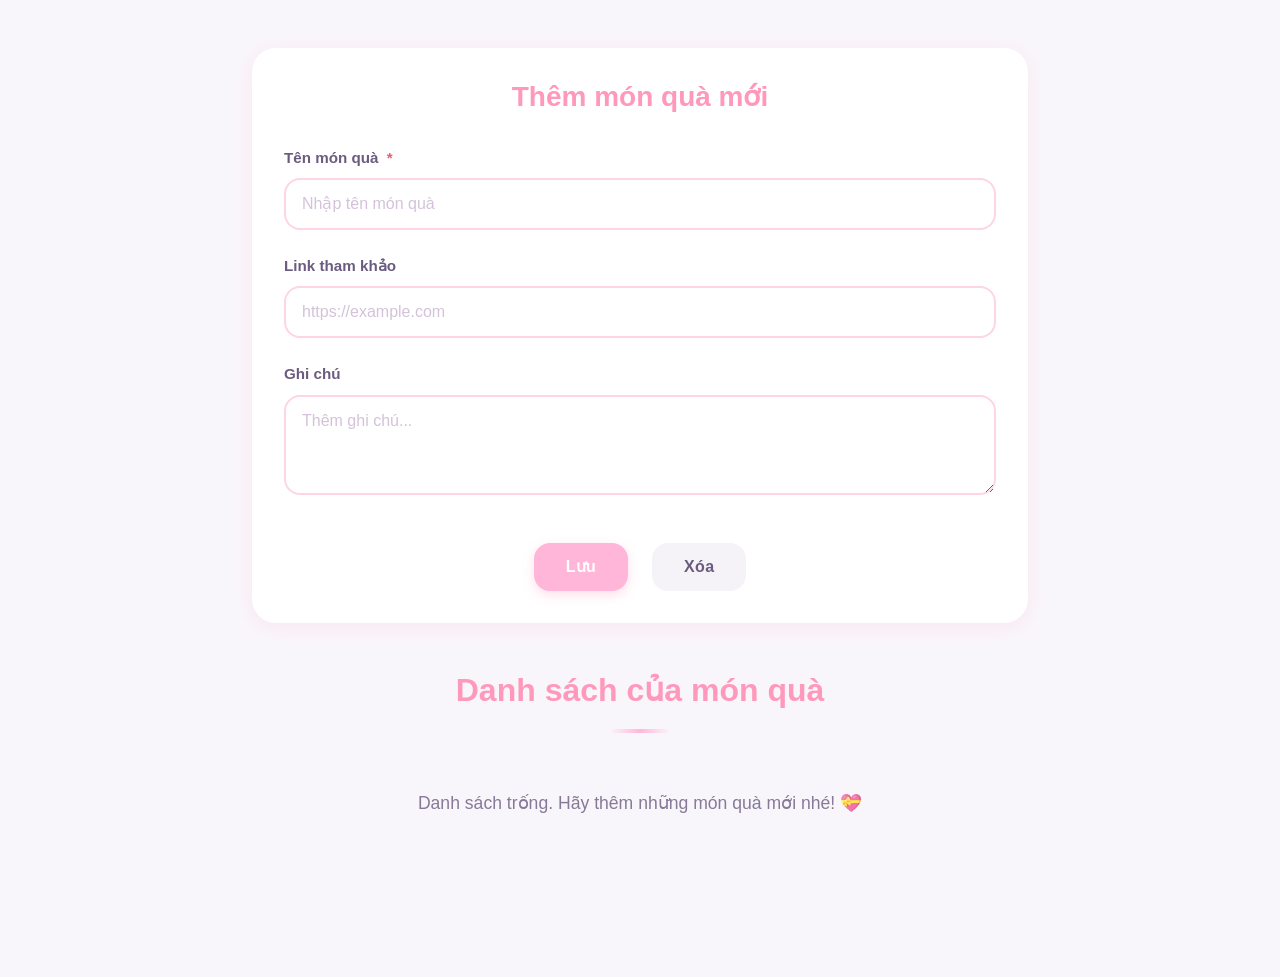
==== index.html @ 87ff5741 "first commit" ====
<!DOCTYPE html>
<html lang="vi">
<head>
  <meta charset="UTF-8">
  <meta name="viewport" content="width=device-width, initial-scale=1.0">
  <title>Wish List</title>

  <link rel="icon" type="image/png" href="images/logo.png">

  <!-- Bootstrap 5 CSS -->
  <link href="https://cdn.jsdelivr.net/npm/bootstrap@5.3.0/dist/css/bootstrap.min.css" rel="stylesheet">

  <!-- Custom CSS -->
  <link rel="stylesheet" href="css/style.css">
</head>
<body>
  <!-- Main Content -->
  <main class="main-content">
    <div class="container">
      <!-- Add Gift Form Section -->
      <section class="form-section">
        <div class="row">
          <div class="col-lg-8 mx-auto">
            <div class="form-card">
              <h2 class="form-title">Thêm món quà mới</h2>
              <form id="giftForm" class="gift-form">
                <div class="form-group">
                  <label for="ten" class="form-label">Tên món quà <span class="required">*</span></label>
                  <input type="text" class="form-control" id="ten" name="ten" placeholder="Nhập tên món quà" required>
                </div>

                <div class="form-group">
                  <label for="link" class="form-label">Link tham khảo</label>
                  <input type="url" class="form-control" id="link" name="link" placeholder="https://example.com">
                </div>

                <div class="form-group">
                  <label for="ghichu" class="form-label">Ghi chú</label>
                  <textarea class="form-control" id="ghichu" name="ghichu" placeholder="Thêm ghi chú..." rows="3"></textarea>
                </div>

                <div class="form-actions">
                  <button type="submit" class="btn btn-primary">Lưu</button>
                  <button type="reset" class="btn btn-secondary">Xóa</button>
                </div>
              </form>
            </div>
          </div>
        </div>
      </section>

      <!-- Gifts Grid Section -->
      <section class="gifts-section">
        <div class="row">
          <div class="col-12">
            <h2 class="section-title">Danh sách của món quà</h2>
          </div>
        </div>

        <!-- Loading State -->
        <div id="loadingState" class="loading-container">
          <div class="spinner"></div>
          <p>Đang tải danh sách...</p>
        </div>

        <!-- Gifts Grid -->
        <div id="giftsGrid" class="row g-4">
          <!-- Gift cards will be inserted here by JavaScript -->
        </div>

        <!-- Empty State -->
        <div id="emptyState" class="empty-state" style="display: none;">
          <div class="row">
            <div class="col-12 text-center">
              <p class="empty-message">Danh sách trống. Hãy thêm những món quà mới nhé! 💝</p>
            </div>
          </div>
        </div>
      </section>
    </div>
  </main>

  <!-- Bootstrap JS -->
  <script src="https://cdn.jsdelivr.net/npm/bootstrap@5.3.0/dist/js/bootstrap.bundle.min.js"></script>
  
  <!-- Custom JavaScript -->
  <script src="js/script.js"></script>
</body>
</html>
---- css/style.css ----
/* ==========================================
   PASTEL PINK WISHLIST - MAIN STYLES
   ========================================== */

/* Color Palette / CSS Variables */
:root {
  /* Primary Pastel Pink Palette */
  --primary-pink: #FFB6D9;
  --primary-pink-light: #FFC0CB;
  --primary-pink-lighter: #FFD4E5;
  --primary-pink-darkish: #FF99BB;
  
  /* Secondary Colors */
  --white: #FFFFFF;
  --off-white: #F9F6FB;
  --light-gray: #F5F3F7;
  --gray-text: #6B5B7F;
  --soft-shadow: rgba(255, 150, 187, 0.15);
  
  /* Typography */
  --font-family: -apple-system, BlinkMacSystemFont, "Segoe UI", Roboto, "Helvetica Neue", Arial, sans-serif;
  --heading-font-weight: 600;
  --body-font-weight: 400;
  
  /* Spacing */
  --spacing-xs: 0.5rem;
  --spacing-sm: 1rem;
  --spacing-md: 1.5rem;
  --spacing-lg: 2rem;
  --spacing-xl: 3rem;
  
  /* Border Radius */
  --border-radius-sm: 0.75rem;
  --border-radius-md: 1rem;
  --border-radius-lg: 1.5rem;
  
  /* Transitions */
  --transition-speed: 0.3s;
  --transition-smooth: cubic-bezier(0.4, 0, 0.2, 1);
}

/* ==========================================
   GLOBAL STYLES
   ========================================== */

* {
  margin: 0;
  padding: 0;
  box-sizing: border-box;
}

html {
  scroll-behavior: smooth;
}

body {
  font-family: var(--font-family);
  font-weight: var(--body-font-weight);
  color: var(--gray-text);
  background-color: var(--off-white);
  line-height: 1.6;
}

/* ==========================================
   UTILITY CLASSES
   ========================================== */

.min-vh-section {
  min-height: 50vh;
  display: flex;
  align-items: center;
  justify-content: center;
}

.required {
  color: #E85D75;
  margin-left: 0.25rem;
}

/* ==========================================
   HERO / HEADER SECTION
   ========================================== */

.hero-section {
  background: linear-gradient(135deg, var(--primary-pink-light) 0%, var(--primary-pink-lighter) 100%);
  padding: var(--spacing-xl) 0;
  text-align: center;
  position: relative;
  overflow: hidden;
}

.hero-section::before {
  content: "";
  position: absolute;
  top: -50%;
  right: -10%;
  width: 300px;
  height: 300px;
  background: rgba(255, 255, 255, 0.3);
  border-radius: 50%;
  pointer-events: none;
}

.hero-section::after {
  content: "";
  position: absolute;
  bottom: -30%;
  left: 5%;
  width: 250px;
  height: 250px;
  background: rgba(255, 255, 255, 0.2);
  border-radius: 50%;
  pointer-events: none;
}

.hero-title {
  font-size: 3rem;
  font-weight: 700;
  color: #FFFFFF;
  margin-bottom: var(--spacing-md);
  text-shadow: 0 2px 8px rgba(139, 69, 112, 0.1);
  animation: fadeInDown 0.8s ease;
  position: relative;
  z-index: 1;
}

.hero-subtitle {
  font-size: 1.25rem;
  color: rgba(255, 255, 255, 0.9);
  font-weight: 400;
  animation: fadeInUp 0.8s ease 0.2s both;
  position: relative;
  z-index: 1;
}

/* ==========================================
   MAIN CONTENT SECTION
   ========================================== */

.main-content {
  padding: var(--spacing-xl) 0;
  flex: 1;
}

.container {
  max-width: 1200px;
  margin: 0 auto;
}

/* ==========================================
   FORM SECTION
   ========================================== */

.form-section {
  margin-bottom: var(--spacing-xl);
  animation: fadeIn 0.6s ease 0.3s both;
}

.form-card {
  background: var(--white);
  border-radius: var(--border-radius-lg);
  padding: var(--spacing-lg);
  box-shadow: 0 4px 20px var(--soft-shadow);
  transition: all var(--transition-speed) var(--transition-smooth);
}

.form-card:hover {
  box-shadow: 0 8px 30px rgba(255, 150, 187, 0.25);
  transform: translateY(-4px);
}

.form-title {
  font-size: 1.75rem;
  font-weight: var(--heading-font-weight);
  color: var(--primary-pink-darkish);
  margin-bottom: var(--spacing-lg);
  text-align: center;
}

.gift-form {
  display: flex;
  flex-direction: column;
  gap: var(--spacing-md);
}

.form-group {
  display: flex;
  flex-direction: column;
}

.form-label {
  font-weight: 600;
  color: var(--gray-text);
  margin-bottom: var(--spacing-xs);
  font-size: 0.95rem;
}

.form-control {
  padding: 0.75rem 1rem;
  border: 2px solid var(--primary-pink-lighter);
  border-radius: var(--border-radius-md);
  font-family: var(--font-family);
  font-size: 1rem;
  color: var(--gray-text);
  background-color: var(--white);
  transition: all var(--transition-speed) var(--transition-smooth);
}

.form-control:focus {
  outline: none;
  border-color: var(--primary-pink);
  box-shadow: 0 0 0 4px rgba(255, 150, 187, 0.15);
  background-color: var(--white);
}

.form-control::placeholder {
  color: #C9B3D1;
  opacity: 0.8;
}

.form-actions {
  display: flex;
  gap: var(--spacing-md);
  justify-content: center;
  margin-top: var(--spacing-md);
}

.btn {
  padding: 0.75rem 2rem;
  border: none;
  border-radius: var(--border-radius-md);
  font-weight: 600;
  font-size: 1rem;
  cursor: pointer;
  transition: all var(--transition-speed) var(--transition-smooth);
  text-transform: none;
  letter-spacing: 0.3px;
}

.btn-primary {
  background-color: var(--primary-pink);
  color: var(--white);
  box-shadow: 0 4px 12px rgba(255, 150, 187, 0.3);
}

.btn-primary:hover {
  background-color: var(--primary-pink-darkish);
  box-shadow: 0 6px 16px rgba(255, 150, 187, 0.4);
  transform: translateY(-2px);
}

.btn-primary:active {
  transform: translateY(0);
  box-shadow: 0 2px 8px rgba(255, 150, 187, 0.3);
}

.btn-secondary {
  background-color: var(--light-gray);
  color: var(--gray-text);
}

.btn-secondary:hover {
  background-color: var(--primary-pink-lighter);
  color: var(--primary-pink-darkish);
  transform: translateY(-2px);
}

/* ==========================================
   GIFTS SECTION
   ========================================== */

.gifts-section {
  margin-bottom: var(--spacing-xl);
  animation: fadeIn 0.6s ease 0.5s both;
}

.section-title {
  font-size: 2rem;
  font-weight: var(--heading-font-weight);
  color: var(--primary-pink-darkish);
  margin-bottom: var(--spacing-lg);
  text-align: center;
  position: relative;
  padding-bottom: var(--spacing-md);
}

.section-title::after {
  content: "";
  position: absolute;
  bottom: 0;
  left: 50%;
  transform: translateX(-50%);
  width: 60px;
  height: 4px;
  background: linear-gradient(90deg, transparent, var(--primary-pink), transparent);
  border-radius: 2px;
}

/* ==========================================
   LOADING STATE
   ========================================== */

.loading-container {
  display: flex;
  flex-direction: column;
  align-items: center;
  justify-content: center;
  padding: var(--spacing-xl);
  gap: var(--spacing-md);
}

.spinner {
  width: 50px;
  height: 50px;
  border: 4px solid var(--primary-pink-lighter);
  border-top-color: var(--primary-pink);
  border-radius: 50%;
  animation: spin 1s linear infinite;
}

@keyframes spin {
  to {
    transform: rotate(360deg);
  }
}

.loading-container p {
  color: var(--gray-text);
  font-style: italic;
}

/* ==========================================
   EMPTY STATE
   ========================================== */

.empty-state {
  padding: var(--spacing-xl) var(--spacing-md);
  text-align: center;
  animation: fadeIn 0.5s ease;
}

.empty-message {
  font-size: 1.1rem;
  color: var(--gray-text);
  opacity: 0.8;
}

/* ==========================================
   GIFT CARDS
   ========================================== */

.gift-card {
  background: var(--white);
  border-radius: var(--border-radius-lg);
  padding: var(--spacing-lg);
  box-shadow: 0 4px 16px var(--soft-shadow);
  transition: all var(--transition-speed) var(--transition-smooth);
  display: flex;
  flex-direction: column;
  gap: var(--spacing-md);
  position: relative;
  overflow: hidden;
  animation: fadeInUp 0.5s ease;
}

.gift-card::before {
  content: "";
  position: absolute;
  top: 0;
  left: 0;
  right: 0;
  height: 4px;
  background: linear-gradient(90deg, var(--primary-pink), var(--primary-pink-lighter));
  opacity: 0;
  transition: opacity var(--transition-speed);
}

.gift-card:hover {
  transform: translateY(-8px);
  box-shadow: 0 12px 28px rgba(255, 150, 187, 0.25);
}

.gift-card:hover::before {
  opacity: 1;
}

.gift-name {
  font-size: 1.3rem;
  font-weight: 700;
  color: var(--primary-pink-darkish);
  word-break: break-word;
  margin: 0;
}

.gift-description {
  font-size: 0.95rem;
  color: var(--gray-text);
  line-height: 1.6;
  margin: 0;
}

.gift-link {
  display: flex;
  align-items: center;
  gap: var(--spacing-sm);
  margin-top: var(--spacing-sm);
}

.gift-link a {
  color: var(--primary-pink);
  text-decoration: none;
  font-weight: 500;
  word-break: break-all;
  transition: all var(--transition-speed);
  padding: 0.25rem 0.5rem;
  border-radius: 0.4rem;
}

.gift-link a:hover {
  color: var(--primary-pink-darkish);
  background-color: var(--primary-pink-lighter);
}

.gift-link-label {
  font-size: 0.85rem;
  color: #B89FC9;
  font-weight: 500;
}

.gift-actions {
  display: flex;
  gap: var(--spacing-sm);
  margin-top: var(--spacing-md);
  padding-top: var(--spacing-md);
  border-top: 1px solid var(--primary-pink-lighter);
}

.btn-sm {
  padding: 0.5rem 1rem;
  font-size: 0.9rem;
  border-radius: var(--border-radius-sm);
  flex: 1;
  text-align: center;
}

.btn-delete {
  background-color: #FFE5ED;
  color: #E85D75;
}

.btn-delete:hover {
  background-color: #FFD4E5;
  color: #D63E5C;
}

/* ==========================================
   FOOTER
   ========================================== */

.footer {
  background: linear-gradient(135deg, var(--primary-pink-lighter) 0%, var(--primary-pink-light) 100%);
  padding: var(--spacing-lg) 0;
  margin-top: auto;
  text-align: center;
}

.footer-text {
  color: var(--white);
  font-weight: 500;
  font-size: 1rem;
  margin: 0;
  text-shadow: 0 2px 4px rgba(139, 69, 112, 0.15);
}

/* ==========================================
   ANIMATIONS
   ========================================== */

@keyframes fadeIn {
  from {
    opacity: 0;
  }
  to {
    opacity: 1;
  }
}

@keyframes fadeInUp {
  from {
    opacity: 0;
    transform: translateY(20px);
  }
  to {
    opacity: 1;
    transform: translateY(0);
  }
}

@keyframes fadeInDown {
  from {
    opacity: 0;
    transform: translateY(-20px);
  }
  to {
    opacity: 1;
    transform: translateY(0);
  }
}

/* ==========================================
   RESPONSIVE DESIGN
   ========================================== */

/* Tablets (768px and up) */
@media (max-width: 768px) {
  .hero-title {
    font-size: 2rem;
  }

  .hero-subtitle {
    font-size: 1rem;
  }

  .section-title {
    font-size: 1.5rem;
  }

  .form-title {
    font-size: 1.4rem;
  }

  .form-card {
    padding: var(--spacing-md);
  }

  .gift-card {
    padding: var(--spacing-md);
  }

  .form-actions {
    flex-direction: column;
  }

  .btn {
    width: 100%;
  }
}

/* Mobile (576px and down) */
@media (max-width: 576px) {
  :root {
    --spacing-lg: 1.5rem;
    --spacing-xl: 2rem;
  }

  .hero-title {
    font-size: 1.75rem;
  }

  .hero-subtitle {
    font-size: 0.9rem;
  }

  .main-content {
    padding: var(--spacing-lg) 0;
  }

  .form-section,
  .gifts-section {
    margin-bottom: var(--spacing-lg);
  }

  .section-title {
    font-size: 1.3rem;
    margin-bottom: var(--spacing-md);
  }

  .form-title {
    font-size: 1.25rem;
  }

  .gift-card {
    padding: var(--spacing-md);
  }

  .gift-name {
    font-size: 1.1rem;
  }

  .gift-link a {
    font-size: 0.85rem;
    word-break: break-word;
  }

  .hero-section {
    padding: var(--spacing-lg) 0;
  }

  .min-vh-section {
    min-height: 40vh;
  }
}

/* ==========================================
   SCROLLBAR STYLING
   ========================================== */

::-webkit-scrollbar {
  width: 10px;
}

::-webkit-scrollbar-track {
  background: var(--light-gray);
}

::-webkit-scrollbar-thumb {
  background: var(--primary-pink-light);
  border-radius: 5px;
}

::-webkit-scrollbar-thumb:hover {
  background: var(--primary-pink);
}
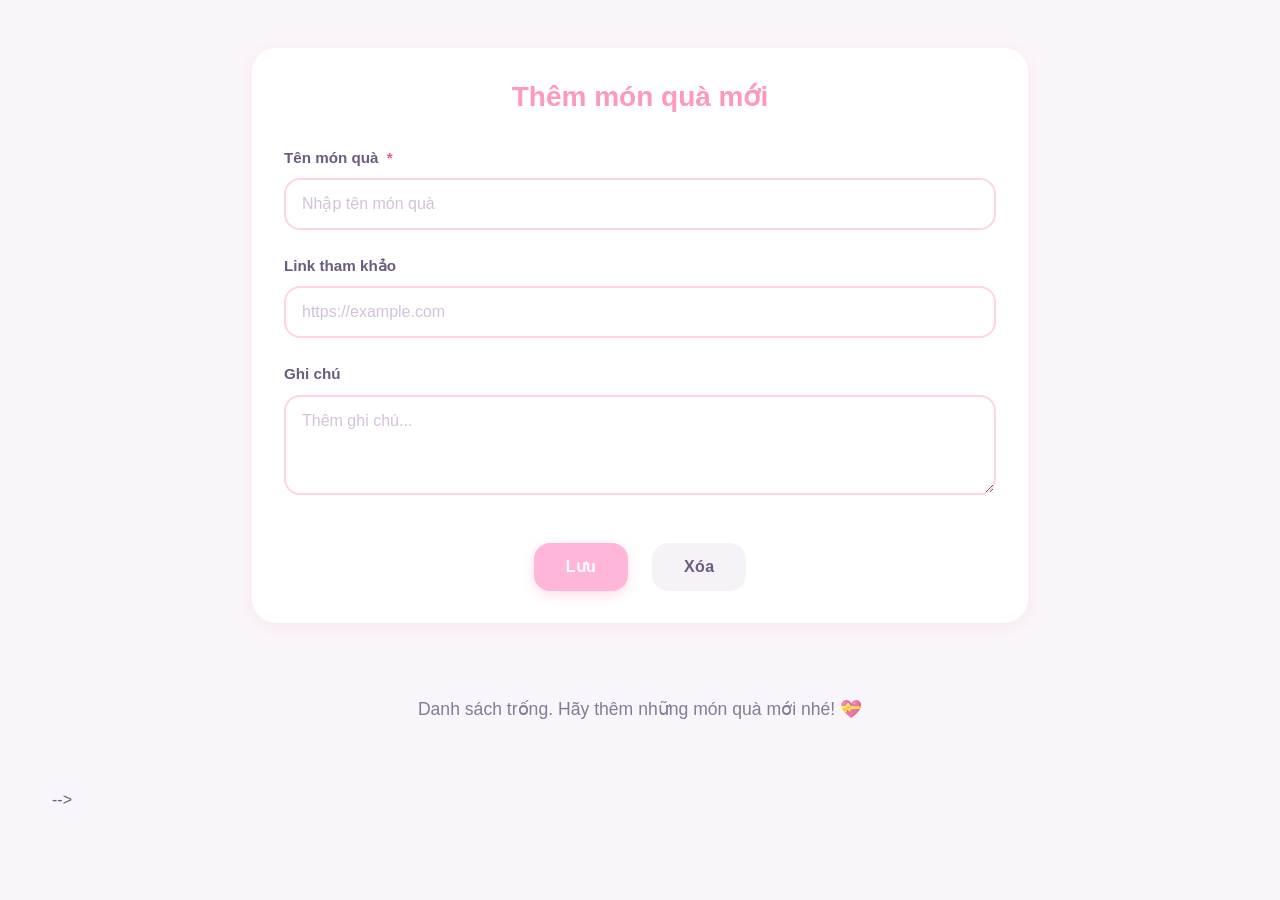
==== commit a9a7a1fc: "fix small issue" ====
--- a/index.html
+++ b/index.html
@@ -49,7 +49,7 @@
         </div>
       </section>
 
-      <!-- Gifts Grid Section -->
+      <!-- Gifts Grid Section
       <section class="gifts-section">
         <div class="row">
           <div class="col-12">
@@ -76,7 +76,7 @@
             </div>
           </div>
         </div>
-      </section>
+      </section> -->
     </div>
   </main>
 
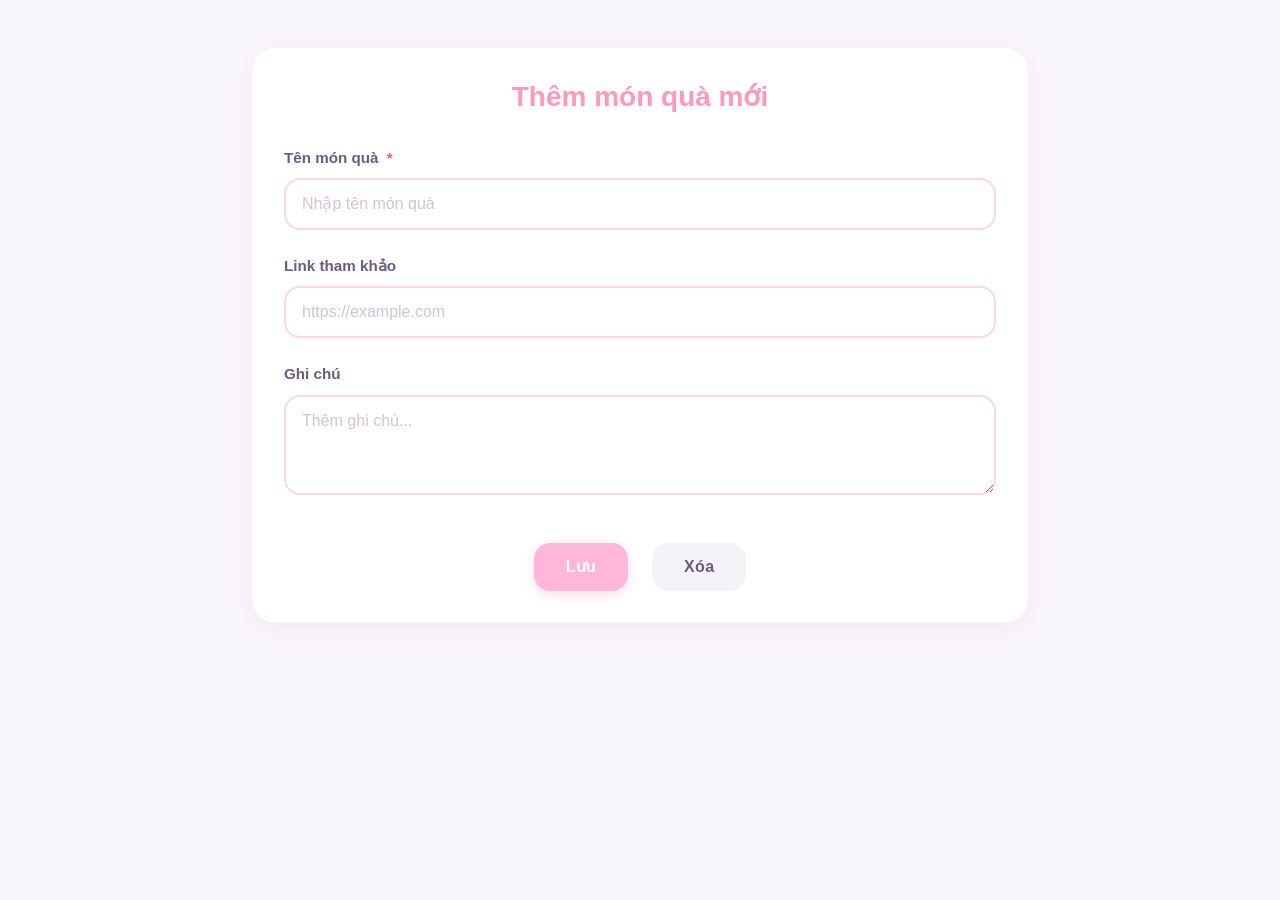
==== commit edf65137: "fix small issue" ====
--- a/index.html
+++ b/index.html
@@ -57,18 +57,15 @@
           </div>
         </div>
 
-        <!-- Loading State -->
         <div id="loadingState" class="loading-container">
           <div class="spinner"></div>
           <p>Đang tải danh sách...</p>
         </div>
 
-        <!-- Gifts Grid -->
         <div id="giftsGrid" class="row g-4">
-          <!-- Gift cards will be inserted here by JavaScript -->
+
         </div>
 
-        <!-- Empty State -->
         <div id="emptyState" class="empty-state" style="display: none;">
           <div class="row">
             <div class="col-12 text-center">
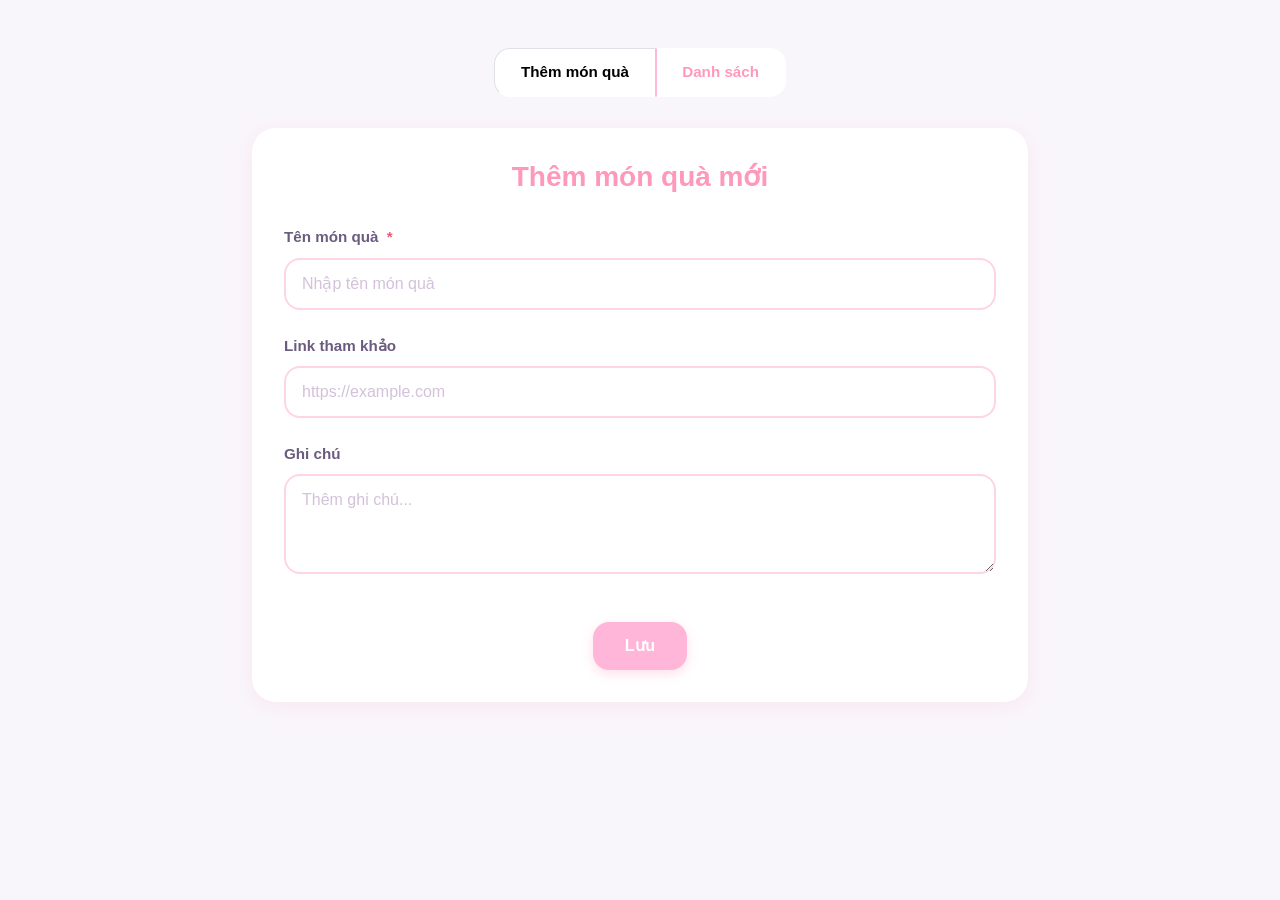
==== commit 15c0b5bb: "add table show gifts" ====
--- a/index.html
+++ b/index.html
@@ -17,65 +17,132 @@
   <!-- Main Content -->
   <main class="main-content">
     <div class="container">
-      <!-- Add Gift Form Section -->
-      <section class="form-section">
-        <div class="row">
-          <div class="col-lg-8 mx-auto">
-            <div class="form-card">
-              <h2 class="form-title">Thêm món quà mới</h2>
-              <form id="giftForm" class="gift-form">
-                <div class="form-group">
-                  <label for="ten" class="form-label">Tên món quà <span class="required">*</span></label>
-                  <input type="text" class="form-control" id="ten" name="ten" placeholder="Nhập tên món quà" required>
+      <!-- Navigation Tabs -->
+      <ul class="nav nav-tabs tabs-wrapper" id="giftTabs" role="tablist">
+        <li class="nav-item" role="presentation">
+          <button class="nav-link active" id="form-tab" data-bs-toggle="tab" data-bs-target="#form-content" type="button" role="tab" aria-controls="form-content" aria-selected="true">Thêm món quà</button>
+        </li>
+        <li class="nav-item" role="presentation">
+          <button class="nav-link" id="table-tab" data-bs-toggle="tab" data-bs-target="#table-content" type="button" role="tab" aria-controls="table-content" aria-selected="false">Danh sách</button>
+        </li>
+      </ul>
+
+      <!-- Tab Content -->
+      <div class="tab-content" id="giftTabContent">
+        <!-- Tab 1: Form -->
+        <div class="tab-pane fade show active" id="form-content" role="tabpanel" aria-labelledby="form-tab">
+          <section class="form-section">
+            <div class="row">
+              <div class="col-lg-8 mx-auto">
+                <div class="form-card">
+                  <h2 class="form-title">Thêm món quà mới</h2>
+                  <form id="giftForm" class="gift-form">
+                    <div class="form-group">
+                      <label for="ten" class="form-label">Tên món quà <span class="required">*</span></label>
+                      <input type="text" class="form-control" id="ten" name="ten" placeholder="Nhập tên món quà" required>
+                    </div>
+
+                    <div class="form-group">
+                      <label for="link" class="form-label">Link tham khảo</label>
+                      <input type="url" class="form-control" id="link" name="link" placeholder="https://example.com">
+                    </div>
+
+                    <div class="form-group">
+                      <label for="ghichu" class="form-label">Ghi chú</label>
+                      <textarea class="form-control" id="ghichu" name="ghichu" placeholder="Thêm ghi chú..." rows="3"></textarea>
+                    </div>
+
+                    <div class="form-actions">
+                      <button type="submit" class="btn btn-primary">Lưu</button>
+                    </div>
+                  </form>
+
+                  <!-- Inline status banner (toast-style) -->
+                  <div id="formBanner" class="form-banner">
+                    <span class="form-banner-icon" id="formBannerIcon"></span>
+                    <span class="form-banner-message" id="formBannerMessage"></span>
+                    <button class="form-banner-close" id="formBannerClose" type="button">×</button>
+                  </div>
                 </div>
-
-                <div class="form-group">
-                  <label for="link" class="form-label">Link tham khảo</label>
-                  <input type="url" class="form-control" id="link" name="link" placeholder="https://example.com">
-                </div>
-
-                <div class="form-group">
-                  <label for="ghichu" class="form-label">Ghi chú</label>
-                  <textarea class="form-control" id="ghichu" name="ghichu" placeholder="Thêm ghi chú..." rows="3"></textarea>
-                </div>
-
-                <div class="form-actions">
-                  <button type="submit" class="btn btn-primary">Lưu</button>
-                  <button type="reset" class="btn btn-secondary">Xóa</button>
-                </div>
-              </form>
+              </div>
             </div>
-          </div>
-        </div>
-      </section>
-
-      <!-- Gifts Grid Section
-      <section class="gifts-section">
-        <div class="row">
-          <div class="col-12">
-            <h2 class="section-title">Danh sách của món quà</h2>
-          </div>
+          </section>
         </div>
 
-        <div id="loadingState" class="loading-container">
-          <div class="spinner"></div>
-          <p>Đang tải danh sách...</p>
+        <!-- Tab 2: Data Table -->
+        <div class="tab-pane fade" id="table-content" role="tabpanel" aria-labelledby="table-tab">
+          <section class="table-section">
+            <div id="tableLoadingState" class="loading-container" style="display: none;">
+              <div class="spinner"></div>
+              <p>Đang tải danh sách...</p>
+            </div>
+
+            <div id="tableEmptyState" class="empty-state" style="display: none;">
+              <div class="row">
+                <div class="col-12 text-center">
+                  <p class="empty-message">Danh sách trống. Hãy thêm những món quà mới nhé! 💝</p>
+                </div>
+              </div>
+            </div>
+
+            <div id="tableWrapper" class="table-wrapper" style="display: none;">
+              <div class="table-scroll-container">
+                <table class="gifts-table">
+                  <thead>
+                    <tr>
+                      <th>Tên</th>
+                      <th>Link</th>
+                      <th>Ghi chú</th>
+                      <th></th>
+                    </tr>
+                  </thead>
+                  <tbody id="giftsTableBody">
+                    <!-- Dynamically populated -->
+                  </tbody>
+                </table>
+              </div>
+            </div>
+
+            <div class="table-reload-bar">
+              <button type="button" id="reloadTableBtn" class="btn-reload">Tải lại</button>
+            </div>
+          </section>
         </div>
-
-        <div id="giftsGrid" class="row g-4">
-
-        </div>
-
-        <div id="emptyState" class="empty-state" style="display: none;">
-          <div class="row">
-            <div class="col-12 text-center">
-              <p class="empty-message">Danh sách trống. Hãy thêm những món quà mới nhé! 💝</p>
-            </div>
-          </div>
-        </div>
-      </section> -->
+      </div>
     </div>
   </main>
+
+  <!-- Edit Modal -->
+  <div class="modal fade" id="editModal" tabindex="-1" aria-labelledby="editModalLabel" aria-hidden="true">
+    <div class="modal-dialog modal-dialog-centered">
+      <div class="modal-content">
+        <div class="modal-header">
+          <h5 class="modal-title" id="editModalLabel">Chỉnh sửa món quà</h5>
+          <button type="button" class="btn-close" data-bs-dismiss="modal" aria-label="Close"></button>
+        </div>
+        <div class="modal-body">
+          <form id="editForm">
+            <div class="mb-3">
+              <label for="editTen" class="form-label">Tên món quà</label>
+              <input type="text" class="form-control" id="editTen" readonly>
+            </div>
+            <div class="mb-3">
+              <label for="editLink" class="form-label">Link tham khảo</label>
+              <input type="url" class="form-control" id="editLink" placeholder="https://example.com">
+            </div>
+            <div class="mb-3">
+              <label for="editGhichu" class="form-label">Ghi chú</label>
+              <textarea class="form-control" id="editGhichu" rows="3" placeholder="Thêm ghi chú..."></textarea>
+            </div>
+          </form>
+        </div>
+        <div class="modal-footer">
+          <button type="button" class="btn btn-secondary" data-bs-dismiss="modal">Hủy</button>
+          <button type="button" class="btn btn-primary" id="saveEditBtn">Lưu thay đổi</button>
+        </div>
+      </div>
+    </div>
+  </div>
 
   <!-- Bootstrap JS -->
   <script src="https://cdn.jsdelivr.net/npm/bootstrap@5.3.0/dist/js/bootstrap.bundle.min.js"></script>
--- a/css/style.css
+++ b/css/style.css
@@ -144,6 +144,7 @@
 
 .container {
   max-width: 1200px;
+  height: fit-content;
   margin: 0 auto;
 }
 
@@ -508,6 +509,628 @@
 }
 
 /* ==========================================
+   NAVIGATION TABS
+   ========================================== */
+
+.tabs-wrapper {
+  margin-bottom: var(--spacing-lg);
+  padding: 0;
+  animation: fadeIn 0.6s ease 0.3s both;
+  display: flex;
+  justify-content: center;
+  max-width: fit-content;
+  margin-left: auto;
+  margin-right: auto;
+  border: none;
+  background: none;
+  gap: 0;
+}
+
+/* Remove Bootstrap nav-tabs bottom border */
+.tabs-wrapper.nav-tabs {
+  border-bottom: none;
+}
+
+.nav-item {
+  display: flex;
+}
+
+.nav-link {
+  color: var(--primary-pink-darkish);
+  font-weight: 600;
+  border: 2px solid var(--primary-pink);
+  border-radius: 0;
+  transition: all var(--transition-speed) var(--transition-smooth);
+  padding: 0.7rem 1.6rem;
+  position: relative;
+  font-size: 0.95rem;
+  background-color: var(--white);
+  white-space: nowrap;
+}
+
+/* Left tab: rounded on left side only */
+.nav-item:first-child .nav-link {
+  border-radius: var(--border-radius-md) 0 0 var(--border-radius-md);
+  border-right: 1px solid var(--primary-pink);
+}
+
+/* Right tab: rounded on right side only */
+.nav-item:last-child .nav-link {
+  border-radius: 0 var(--border-radius-md) var(--border-radius-md) 0;
+  border-left: 1px solid var(--primary-pink);
+}
+
+.nav-link:hover:not(.active) {
+  background-color: var(--primary-pink-lighter);
+  color: var(--primary-pink-darkish);
+}
+
+.nav-link.active {
+  color: var(--white);
+  background-color: var(--primary-pink);
+  border-color: var(--primary-pink);
+}
+
+.tab-content {
+  animation: fadeIn 0.5s ease;
+}
+
+.tab-pane {
+  animation: fadeInUp 0.5s ease;
+}
+
+/* ==========================================
+   TABLE SECTION
+   ========================================== */
+
+.table-section {
+  padding: var(--spacing-lg) 0;
+  min-height: calc(100vh - 300px);
+  display: flex;
+  flex-direction: column;
+  gap: var(--spacing-md);
+  overflow: visible;
+}
+
+.table-reload-bar {
+  display: flex;
+  justify-content: flex-end;
+  padding-top: 0.5rem;
+}
+
+.btn-reload {
+  background-color: var(--white);
+  color: var(--primary-pink-darkish);
+  border: 2px solid var(--primary-pink-lighter);
+  border-radius: var(--border-radius-sm);
+  padding: 0.5rem 1.2rem;
+  font-weight: 600;
+  font-size: 0.9rem;
+  cursor: pointer;
+  transition: all var(--transition-speed) var(--transition-smooth);
+}
+
+.btn-reload:hover {
+  background-color: var(--primary-pink-lighter);
+  border-color: var(--primary-pink);
+  transform: translateY(-1px);
+}
+
+.btn-reload:active {
+  transform: translateY(0);
+}
+
+.btn-reload:disabled {
+  opacity: 0.6;
+  cursor: not-allowed;
+  transform: none;
+}
+
+.table-wrapper {
+  background: var(--white);
+  border-radius: var(--border-radius-lg);
+  overflow: hidden;
+  box-shadow: 0 2px 16px rgba(255, 150, 187, 0.12);
+  border: 1px solid #F0E5EC;
+}
+
+/* Single scrollable container that holds the whole table */
+.table-scroll-container {
+  overflow-y: scroll;
+  overflow-x: hidden;
+  max-height: 55vh;
+  min-height: 220px;
+  border-radius: var(--border-radius-lg);
+  scrollbar-gutter: stable;
+}
+
+.gifts-table {
+  width: 100%;
+  border-collapse: collapse;
+  animation: fadeIn 0.5s ease;
+  table-layout: fixed;
+}
+
+.gifts-table thead {
+  background: linear-gradient(135deg, #FFB6D9 0%, #FFC0CB 100%);
+  position: sticky;
+  top: 0;
+  z-index: 10;
+}
+
+.gifts-table th {
+  padding: 0.9rem 1.2rem;
+  text-align: left;
+  font-weight: 700;
+  color: var(--white);
+  border-right: 1px solid rgba(255, 255, 255, 0.25);
+  font-size: 0.88rem;
+  text-transform: uppercase;
+  letter-spacing: 0.5px;
+  white-space: nowrap;
+  text-shadow: 0 1px 2px rgba(0, 0, 0, 0.05);
+}
+
+.gifts-table th:last-child {
+  border-right: none;
+}
+
+.gifts-table tbody {
+  display: table-row-group;
+}
+
+.gifts-table tr {
+  display: table-row;
+  border-bottom: 1px solid #F5E8F0;
+  transition: background-color var(--transition-speed) ease;
+}
+
+.gifts-table tr:hover {
+  background-color: #FEF7FB;
+}
+
+.gifts-table td {
+  padding: 1rem 1.2rem;
+  color: var(--gray-text);
+  font-size: 0.93rem;
+  word-break: break-word;
+  border-right: 1px solid #F0E5EC;
+}
+
+.gifts-table td:last-child {
+  border-right: none;
+}
+
+/* Explicit column widths on th to match td - must be identical */
+.gifts-table th:nth-child(1),
+.gifts-table td.cell-name {
+  width: 25%;
+}
+
+.gifts-table th:nth-child(2),
+.gifts-table td.cell-link {
+  width: 20%;
+}
+
+.gifts-table th:nth-child(3),
+.gifts-table td.cell-note {
+  width: 45%;
+}
+
+.gifts-table th:nth-child(4),
+.gifts-table td.cell-actions {
+  width: 10%;
+}
+
+.gifts-table td.cell-name {
+  font-weight: 600;
+  color: var(--primary-pink-darkish);
+}
+
+.gifts-table td.cell-link a {
+  color: var(--primary-pink);
+  text-decoration: none;
+  font-weight: 500;
+  transition: all 0.2s ease;
+  padding: 0.3rem 0.6rem;
+  border-radius: 0.35rem;
+  display: inline-block;
+  font-size: 0.92rem;
+}
+
+.gifts-table td.cell-link a:hover {
+  color: #FFFFFF;
+  background-color: var(--primary-pink);
+}
+
+.gifts-table td.cell-note {
+  color: #8B7F8F;
+  font-size: 0.91rem;
+  line-height: 1.45;
+}
+
+.gifts-table td.cell-actions {
+  text-align: center;
+}
+
+/* ==========================================
+   ACTION MENU (THREE-DOT)
+   ========================================== */
+
+.action-menu-btn {
+  background: none;
+  border: none;
+  cursor: pointer;
+  font-size: 1.4rem;
+  color: var(--gray-text);
+  padding: 0.5rem 0.4rem;
+  border-radius: 0.4rem;
+  transition: all 0.2s ease;
+  display: flex;
+  align-items: center;
+  justify-content: center;
+  opacity: 0.7;
+}
+
+.action-menu-btn:hover {
+  color: var(--primary-pink);
+  background-color: #FFE5ED;
+  opacity: 1;
+}
+
+.action-menu {
+  position: fixed;
+  background: var(--white);
+  border: 1px solid #E8D5E8;
+  border-radius: 0.5rem;
+  box-shadow: 0 8px 24px rgba(0, 0, 0, 0.18);
+  min-width: 130px;
+  z-index: 9000;
+  display: none;
+  overflow: hidden;
+}
+
+.action-menu.show {
+  display: block;
+  animation: slideInUp 0.2s ease;
+}
+
+.action-menu-item {
+  padding: 0.65rem 1rem;
+  border: none;
+  background: none;
+  width: 100%;
+  text-align: left;
+  cursor: pointer;
+  color: var(--gray-text);
+  font-size: 0.9rem;
+  transition: all 0.15s ease;
+  border-bottom: 1px solid #F5E8F0;
+  font-weight: 500;
+}
+
+.action-menu-item:last-child {
+  border-bottom: none;
+}
+
+.action-menu-item:hover {
+  background-color: #FEF7FB;
+  color: var(--primary-pink-darkish);
+  padding-left: 1.15rem;
+}
+
+.action-menu-item.delete:hover {
+  background-color: #FFE5ED;
+  color: #E85D75;
+}
+
+@keyframes slideInUp {
+  from {
+    opacity: 0;
+    transform: translateY(-5px);
+  }
+  to {
+    opacity: 1;
+    transform: translateY(0);
+  }
+}
+
+/* ==========================================
+   TOAST NOTIFICATIONS
+   ========================================== */
+
+.toast-container {
+  position: fixed;
+  bottom: var(--spacing-lg);
+  right: var(--spacing-lg);
+  z-index: 9999;
+  display: flex;
+  flex-direction: column;
+  gap: var(--spacing-sm);
+  max-width: 420px;
+}
+
+.toast {
+  background: var(--white);
+  padding: 1rem 1.3rem;
+  border-radius: 0.65rem;
+  box-shadow: 0 6px 24px rgba(0, 0, 0, 0.15);
+  display: flex;
+  align-items: center;
+  gap: 1rem;
+  animation: slideInRight 0.35s ease;
+  border-left: 4px solid transparent;
+}
+
+.toast.success {
+  border-left-color: #4CAF50;
+  background: linear-gradient(135deg, rgba(76, 175, 80, 0.05) 0%, rgba(76, 175, 80, 0.02) 100%);
+}
+
+.toast.success .toast-icon {
+  color: #4CAF50;
+  font-weight: 700;
+  font-size: 1.1rem;
+}
+
+.toast.error {
+  border-left-color: #E85D75;
+  background: linear-gradient(135deg, rgba(232, 93, 117, 0.05) 0%, rgba(232, 93, 117, 0.02) 100%);
+}
+
+.toast.error .toast-icon {
+  color: #E85D75;
+  font-weight: 700;
+  font-size: 1.1rem;
+}
+
+.toast-message {
+  flex: 1;
+  color: var(--gray-text);
+  font-size: 0.95rem;
+  font-weight: 500;
+}
+
+.toast-close {
+  background: none;
+  border: none;
+  cursor: pointer;
+  color: #C0AEC0;
+  font-size: 1.2rem;
+  transition: all 0.2s ease;
+  padding: 0;
+  line-height: 1;
+}
+
+.toast-close:hover {
+  color: var(--primary-pink-darkish);
+  transform: scale(1.15);
+}
+
+@keyframes slideInRight {
+  from {
+    opacity: 0;
+    transform: translateX(100px);
+  }
+  to {
+    opacity: 1;
+    transform: translateX(0);
+  }
+}
+
+/* ==========================================
+   FORM STATUS BANNER (inline, toast-style)
+   ========================================== */
+
+.form-banner {
+  display: none;
+  align-items: center;
+  gap: 1rem;
+  padding: 1rem 1.3rem;
+  border-radius: 0.65rem;
+  border-left: 4px solid transparent;
+  box-shadow: 0 2px 12px rgba(0, 0, 0, 0.08);
+  animation: fadeInUp 0.3s ease;
+  margin-top: var(--spacing-md);
+}
+
+.form-banner.show {
+  display: flex;
+}
+
+.form-banner.success {
+  border-left-color: #4CAF50;
+  background: linear-gradient(135deg, rgba(76, 175, 80, 0.07) 0%, rgba(76, 175, 80, 0.02) 100%);
+}
+
+.form-banner.success .form-banner-icon {
+  color: #4CAF50;
+  font-weight: 700;
+  font-size: 1.1rem;
+  flex-shrink: 0;
+}
+
+.form-banner.error {
+  border-left-color: #E85D75;
+  background: linear-gradient(135deg, rgba(232, 93, 117, 0.07) 0%, rgba(232, 93, 117, 0.02) 100%);
+}
+
+.form-banner.error .form-banner-icon {
+  color: #E85D75;
+  font-weight: 700;
+  font-size: 1.1rem;
+  flex-shrink: 0;
+}
+
+.form-banner-message {
+  flex: 1;
+  color: var(--gray-text);
+  font-size: 0.95rem;
+  font-weight: 500;
+}
+
+.form-banner-close {
+  background: none;
+  border: none;
+  cursor: pointer;
+  color: #C0AEC0;
+  font-size: 1.2rem;
+  transition: all 0.2s ease;
+  padding: 0;
+  line-height: 1;
+  flex-shrink: 0;
+}
+
+.form-banner-close:hover {
+  color: var(--primary-pink-darkish);
+  transform: scale(1.15);
+}
+
+
+/* ==========================================
+   CONFIRMATION DIALOG
+   ========================================== */
+
+.modal-overlay {
+  position: fixed;
+  top: 0;
+  left: 0;
+  width: 100%;
+  height: 100%;
+  background: rgba(0, 0, 0, 0.45);
+  display: flex;
+  align-items: center;
+  justify-content: center;
+  z-index: 10000;
+  animation: fadeIn 0.25s ease;
+  backdrop-filter: blur(2px);
+}
+
+.modal-content {
+  background: var(--white);
+  border-radius: 0.8rem;
+  padding: 2rem;
+  max-width: 420px;
+  width: 95%;
+  box-shadow: 0 16px 48px rgba(0, 0, 0, 0.18);
+  animation: slideInUp 0.35s cubic-bezier(0.34, 1.56, 0.64, 1);
+}
+
+.modal-title {
+  font-size: 1.25rem;
+  font-weight: 700;
+  color: var(--primary-pink-darkish);
+  margin-bottom: 0.8rem;
+}
+
+.modal-message {
+  color: var(--gray-text);
+  margin-bottom: 1.5rem;
+  line-height: 1.6;
+  font-size: 0.95rem;
+}
+
+.modal-actions {
+  display: flex;
+  gap: 1rem;
+  justify-content: flex-end;
+}
+
+.modal-btn {
+  padding: 0.7rem 1.6rem;
+  border: none;
+  border-radius: 0.55rem;
+  cursor: pointer;
+  font-weight: 600;
+  font-size: 0.9rem;
+  transition: all 0.2s ease;
+  text-transform: uppercase;
+  letter-spacing: 0.3px;
+}
+
+.modal-btn-confirm {
+  background: linear-gradient(135deg, #E85D75 0%, #D63E5C 100%);
+  color: var(--white);
+  box-shadow: 0 4px 12px rgba(232, 93, 117, 0.3);
+}
+
+.modal-btn-confirm:hover {
+  transform: translateY(-2px);
+  box-shadow: 0 6px 16px rgba(232, 93, 117, 0.4);
+}
+
+.modal-btn-cancel {
+  background-color: #F5E8F0;
+  color: var(--gray-text);
+  border: 1px solid #E8D5E8;
+}
+
+.modal-btn-cancel:hover {
+  background-color: #EED5E8;
+  transform: translateY(-2px);
+}
+
+@keyframes slideInUp {
+  from {
+    opacity: 0;
+    transform: translateY(30px);
+  }
+  to {
+    opacity: 1;
+    transform: translateY(0);
+  }
+}
+
+/* ==========================================
+   RESPONSIVE TABLE
+   ========================================== */
+
+@media (max-width: 768px) {
+  .table-section {
+    min-height: unset;
+  }
+
+  .table-wrapper .table-body-wrapper {
+    max-height: 40vh;
+    overflow-x: auto;
+  }
+
+  .table-wrapper .table-head-wrapper {
+    overflow-x: auto;
+  }
+
+  .gifts-table {
+    min-width: 600px;
+  }
+
+  .gifts-table th,
+  .gifts-table td {
+    padding: 0.75rem 0.5rem;
+    font-size: 0.85rem;
+  }
+
+  .tabs-wrapper {
+    padding: 0 0.5rem;
+  }
+
+  .nav-link {
+    padding: 0.75rem 0.5rem;
+    font-size: 0.9rem;
+  }
+
+  .toast-container {
+    bottom: var(--spacing-md);
+    right: var(--spacing-md);
+    max-width: 90%;
+  }
+
+  .toast {
+    padding: 0.75rem 1rem;
+    font-size: 0.9rem;
+  }
+}
+
+/* ==========================================
    RESPONSIVE DESIGN
    ========================================== */
 
@@ -620,4 +1243,4 @@
 
 ::-webkit-scrollbar-thumb:hover {
   background: var(--primary-pink);
-}
+}
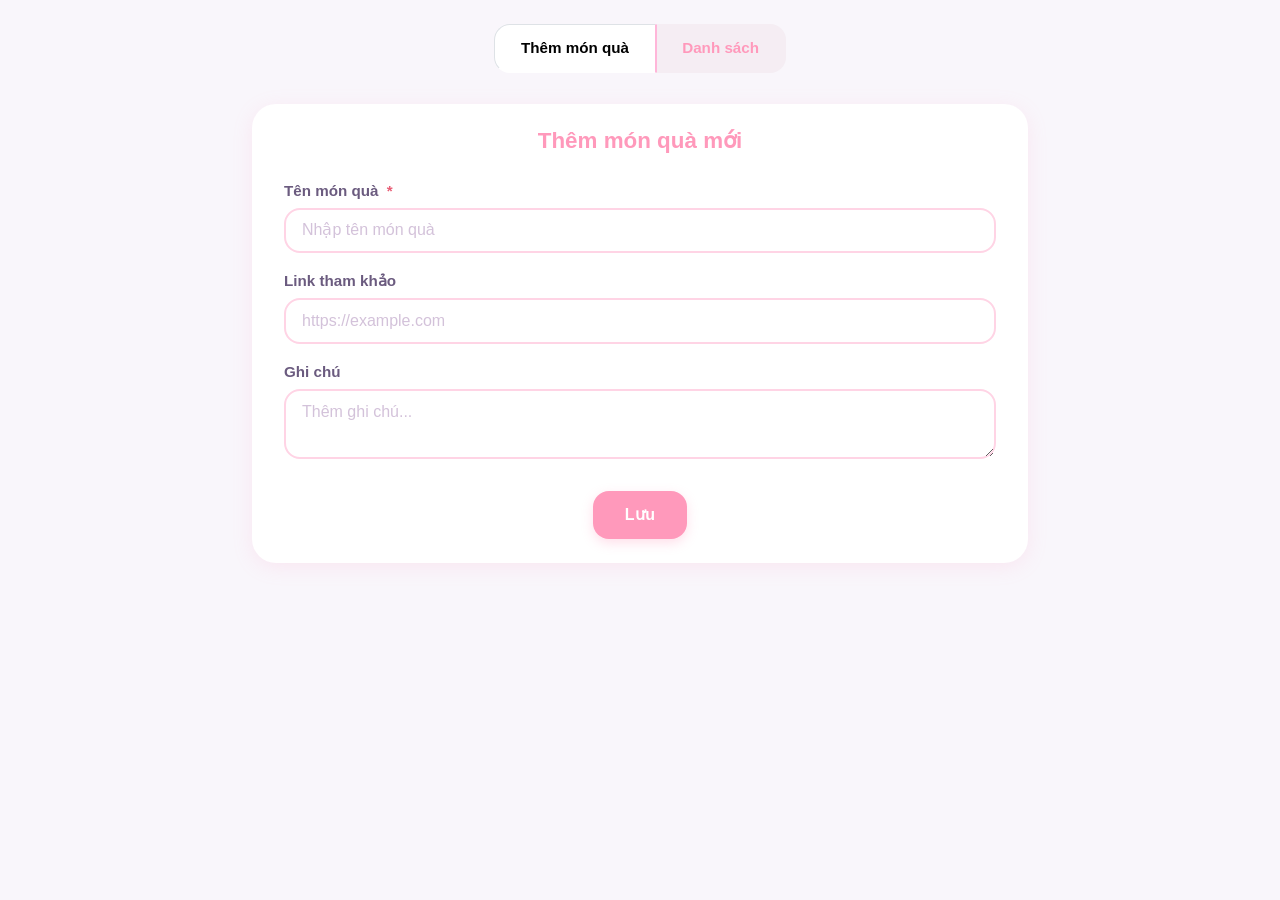
==== commit 2334e760: "add responsive" ====
--- a/index.html
+++ b/index.html
@@ -49,7 +49,7 @@
 
                     <div class="form-group">
                       <label for="ghichu" class="form-label">Ghi chú</label>
-                      <textarea class="form-control" id="ghichu" name="ghichu" placeholder="Thêm ghi chú..." rows="3"></textarea>
+                      <textarea class="form-control" id="ghichu" name="ghichu" placeholder="Thêm ghi chú..." rows="2"></textarea>
                     </div>
 
                     <div class="form-actions">
--- a/css/style.css
+++ b/css/style.css
@@ -138,7 +138,7 @@
    ========================================== */
 
 .main-content {
-  padding: var(--spacing-xl) 0;
+  padding: var(--spacing-md) 0;
   flex: 1;
 }
 
@@ -153,14 +153,14 @@
    ========================================== */
 
 .form-section {
-  margin-bottom: var(--spacing-xl);
+  margin-bottom: var(--spacing-md);
   animation: fadeIn 0.6s ease 0.3s both;
 }
 
 .form-card {
   background: var(--white);
   border-radius: var(--border-radius-lg);
-  padding: var(--spacing-lg);
+  padding: var(--spacing-md) var(--spacing-lg);
   box-shadow: 0 4px 20px var(--soft-shadow);
   transition: all var(--transition-speed) var(--transition-smooth);
 }
@@ -171,17 +171,17 @@
 }
 
 .form-title {
-  font-size: 1.75rem;
+  font-size: 1.4rem;
   font-weight: var(--heading-font-weight);
   color: var(--primary-pink-darkish);
-  margin-bottom: var(--spacing-lg);
+  margin-bottom: var(--spacing-md);
   text-align: center;
 }
 
 .gift-form {
   display: flex;
   flex-direction: column;
-  gap: var(--spacing-md);
+  gap: var(--spacing-sm);
 }
 
 .form-group {
@@ -192,12 +192,12 @@
 .form-label {
   font-weight: 600;
   color: var(--gray-text);
-  margin-bottom: var(--spacing-xs);
+  margin-bottom: 0.3rem;
   font-size: 0.95rem;
 }
 
 .form-control {
-  padding: 0.75rem 1rem;
+  padding: 0.55rem 1rem;
   border: 2px solid var(--primary-pink-lighter);
   border-radius: var(--border-radius-md);
   font-family: var(--font-family);
@@ -223,7 +223,7 @@
   display: flex;
   gap: var(--spacing-md);
   justify-content: center;
-  margin-top: var(--spacing-md);
+  margin-top: var(--spacing-sm);
 }
 
 .btn {
@@ -239,15 +239,25 @@
 }
 
 .btn-primary {
-  background-color: var(--primary-pink);
+  background-color: var(--primary-pink-darkish);
   color: var(--white);
   box-shadow: 0 4px 12px rgba(255, 150, 187, 0.3);
 }
 
 .btn-primary:hover {
-  background-color: var(--primary-pink-darkish);
+  background-color: #e8849f;
   box-shadow: 0 6px 16px rgba(255, 150, 187, 0.4);
   transform: translateY(-2px);
+}
+
+/* Keep pink color when disabled — overrides Bootstrap's blue/gray default */
+.btn-primary:disabled,
+.btn-primary.disabled {
+  background-color: var(--primary-pink-darkish);
+  color: var(--white);
+  opacity: 0.7;
+  box-shadow: none;
+  transform: none;
 }
 
 .btn-primary:active {
@@ -306,8 +316,11 @@
   flex-direction: column;
   align-items: center;
   justify-content: center;
+  text-align: center;
   padding: var(--spacing-xl);
   gap: var(--spacing-md);
+  width: 100%;
+  align-self: stretch;
 }
 
 .spinner {
@@ -544,7 +557,7 @@
   padding: 0.7rem 1.6rem;
   position: relative;
   font-size: 0.95rem;
-  background-color: var(--white);
+  background-color: #F5EDF3;
   white-space: nowrap;
 }
 
@@ -660,7 +673,7 @@
 
 .gifts-table th {
   padding: 0.9rem 1.2rem;
-  text-align: left;
+  text-align: center;
   font-weight: 700;
   color: var(--white);
   border-right: 1px solid rgba(255, 255, 255, 0.25);
@@ -673,6 +686,10 @@
 
 .gifts-table th:last-child {
   border-right: none;
+}
+
+.gifts-table thead tr:hover {
+  background-color: transparent;
 }
 
 .gifts-table tbody {
@@ -1059,6 +1076,15 @@
   box-shadow: 0 6px 16px rgba(232, 93, 117, 0.4);
 }
 
+.modal-btn-confirm.save {
+  background: linear-gradient(135deg, var(--primary-pink) 0%, var(--primary-pink-darkish) 100%);
+  box-shadow: 0 4px 12px rgba(255, 150, 187, 0.35);
+}
+
+.modal-btn-confirm.save:hover {
+  box-shadow: 0 6px 16px rgba(255, 150, 187, 0.5);
+}
+
 .modal-btn-cancel {
   background-color: #F5E8F0;
   color: var(--gray-text);
@@ -1082,51 +1108,124 @@
 }
 
 /* ==========================================
-   RESPONSIVE TABLE
-   ========================================== */
-
-@media (max-width: 768px) {
+   RESPONSIVE TABLE — mobile card layout
+   ========================================== */
+
+@media (max-width: 640px) {
   .table-section {
     min-height: unset;
-  }
-
-  .table-wrapper .table-body-wrapper {
-    max-height: 40vh;
-    overflow-x: auto;
-  }
-
-  .table-wrapper .table-head-wrapper {
-    overflow-x: auto;
-  }
-
-  .gifts-table {
-    min-width: 600px;
-  }
-
-  .gifts-table th,
+    padding: var(--spacing-sm) 0;
+  }
+
+  .table-scroll-container {
+    max-height: none;
+    overflow-y: visible;
+    scrollbar-gutter: auto;
+  }
+
+  /* Hide the header row on mobile — labels are shown inline */
+  .gifts-table thead {
+    display: none;
+  }
+
+  /* Each row becomes a card */
+  .gifts-table,
+  .gifts-table tbody,
+  .gifts-table tr {
+    display: block;
+    width: 100%;
+  }
+
+  .gifts-table tr {
+    background: var(--white);
+    border-radius: var(--border-radius-md);
+    margin-bottom: var(--spacing-sm);
+    border: 1px solid #F0E5EC;
+    box-shadow: 0 2px 8px var(--soft-shadow);
+    overflow: hidden;
+    padding: 0;
+  }
+
+  .gifts-table tr:hover {
+    background-color: #FEF7FB;
+  }
+
+  /* Each cell is a two-column row: label | value */
   .gifts-table td {
-    padding: 0.75rem 0.5rem;
-    font-size: 0.85rem;
-  }
-
-  .tabs-wrapper {
-    padding: 0 0.5rem;
-  }
-
-  .nav-link {
-    padding: 0.75rem 0.5rem;
-    font-size: 0.9rem;
-  }
-
-  .toast-container {
-    bottom: var(--spacing-md);
-    right: var(--spacing-md);
-    max-width: 90%;
-  }
-
-  .toast {
-    padding: 0.75rem 1rem;
-    font-size: 0.9rem;
+    display: flex;
+    align-items: stretch;
+    gap: 0;
+    padding: 0;
+    border-right: none;
+    border-bottom: 1px solid #F0E5EC;
+    font-size: 0.92rem;
+    width: 100% !important;
+    min-width: unset !important;
+  }
+
+  .gifts-table td:last-child {
+    border-bottom: none;
+  }
+
+  /* Label column — styled like the pink table header */
+  .gifts-table td::before {
+    content: attr(data-label);
+    font-weight: 700;
+    color: var(--white);
+    font-size: 0.75rem;
+    text-transform: uppercase;
+    letter-spacing: 0.5px;
+    background: linear-gradient(135deg, #FFB6D9 0%, #FFC0CB 100%);
+    min-width: 90px;
+    width: 90px;
+    flex-shrink: 0;
+    display: inline-flex;
+    align-items: center;
+    justify-content: center;
+    text-align: center;
+    padding: 0.6rem 0.5rem;
+    border-right: 2px solid rgba(255, 255, 255, 0.5);
+    text-shadow: 0 1px 2px rgba(0, 0, 0, 0.08);
+    line-height: 1.3;
+    align-self: stretch;
+    box-sizing: border-box;
+  }
+
+  /* Value column gets its own padding */
+  .gifts-table td.cell-name,
+  .gifts-table td.cell-link,
+  .gifts-table td.cell-note,
+  .gifts-table td.cell-actions {
+    padding: 0;
+  }
+
+  .gifts-table .cell-value {
+    flex: 1;
+    padding: 0.6rem 0.75rem;
+    display: flex;
+    align-items: center;
+    word-break: break-word;
+  }
+
+  /* Actions cell: empty pink label column, button aligned left in value area */
+  .gifts-table td.cell-actions::before {
+    content: "";
+    background: linear-gradient(135deg, #FFB6D9 0%, #FFC0CB 100%);
+  }
+
+  .gifts-table td.cell-actions {
+    justify-content: flex-start;
+    border-bottom: none;
+    padding: 0;
+  }
+
+  .gifts-table td.cell-actions .cell-value {
+    padding: 0.4rem 0.75rem;
+    flex: 1;
+  }
+
+  .table-reload-bar {
+    justify-content: center;
   }
 }
 
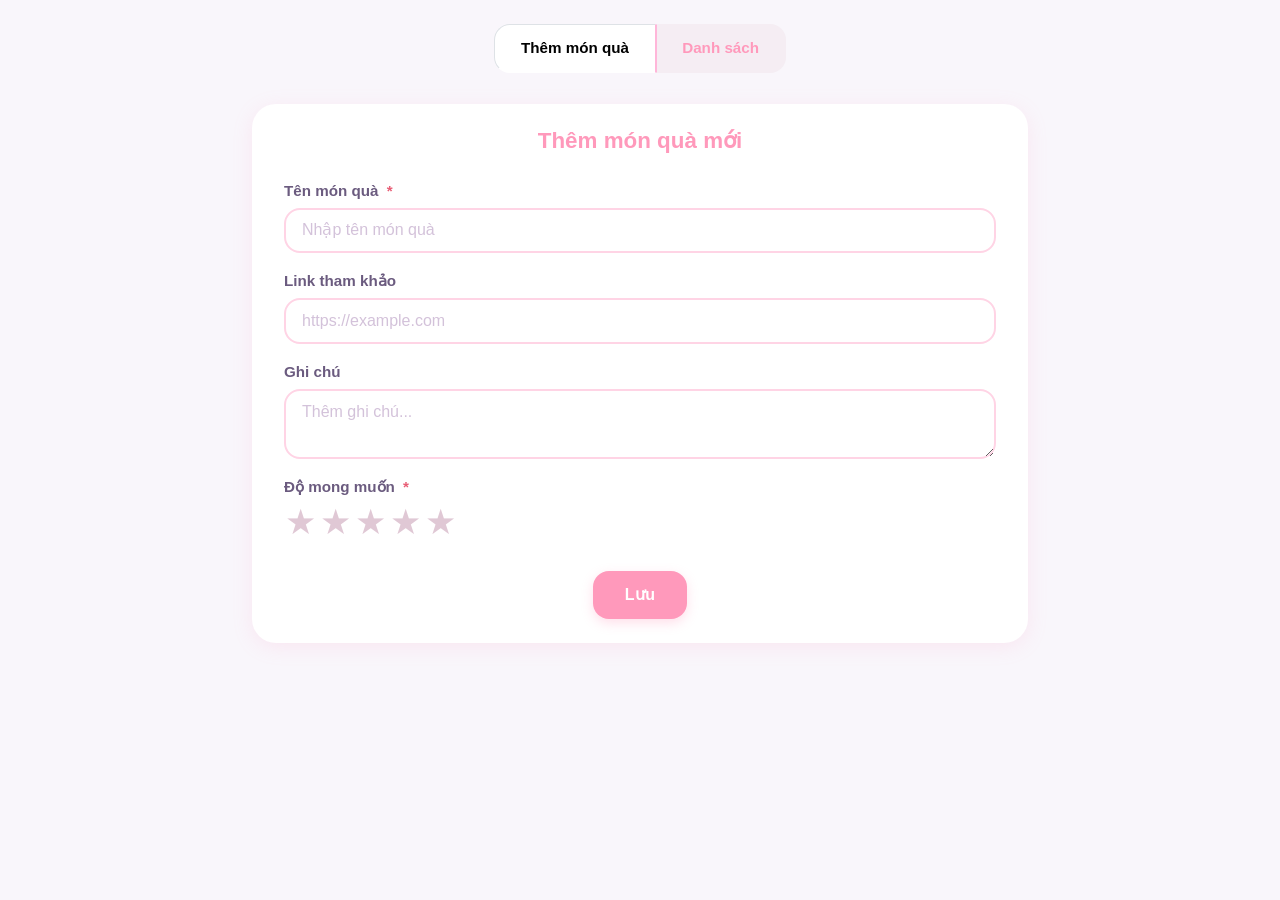
==== commit 048b8102: "add desire level" ====
--- a/index.html
+++ b/index.html
@@ -52,6 +52,21 @@
                       <textarea class="form-control" id="ghichu" name="ghichu" placeholder="Thêm ghi chú..." rows="2"></textarea>
                     </div>
 
+                    <div class="form-group">
+                      <label class="form-label">Độ mong muốn <span class="required">*</span></label>
+                      <div class="star-picker-wrapper" id="starPickerWrapper">
+                        <div class="star-picker" id="starPicker">
+                          <button type="button" class="star-btn" data-value="1">★</button>
+                          <button type="button" class="star-btn" data-value="2">★</button>
+                          <button type="button" class="star-btn" data-value="3">★</button>
+                          <button type="button" class="star-btn" data-value="4">★</button>
+                          <button type="button" class="star-btn" data-value="5">★</button>
+                        </div>
+                      </div>
+                      <span class="star-required-msg" id="starRequiredMsg">Vui lòng chọn độ mong muốn</span>
+                      <input type="hidden" id="doMongMuon" name="doMongMuon" value="">
+                    </div>
+
                     <div class="form-actions">
                       <button type="submit" class="btn btn-primary">Lưu</button>
                     </div>
@@ -92,6 +107,7 @@
                     <tr>
                       <th>Tên</th>
                       <th>Link</th>
+                      <th>Độ mong muốn</th>
                       <th>Ghi chú</th>
                       <th></th>
                     </tr>
@@ -134,6 +150,19 @@
               <label for="editGhichu" class="form-label">Ghi chú</label>
               <textarea class="form-control" id="editGhichu" rows="3" placeholder="Thêm ghi chú..."></textarea>
             </div>
+            <div class="mb-3">
+              <label class="form-label">Độ mong muốn</label>
+              <div class="star-picker-wrapper" id="editStarPickerWrapper">
+                <div class="star-picker" id="editStarPicker">
+                  <button type="button" class="star-btn" data-value="1">★</button>
+                  <button type="button" class="star-btn" data-value="2">★</button>
+                  <button type="button" class="star-btn" data-value="3">★</button>
+                  <button type="button" class="star-btn" data-value="4">★</button>
+                  <button type="button" class="star-btn" data-value="5">★</button>
+                </div>
+              </div>
+              <input type="hidden" id="editDoMongMuon" value="">
+            </div>
           </form>
         </div>
         <div class="modal-footer">
--- a/css/style.css
+++ b/css/style.css
@@ -721,23 +721,113 @@
 /* Explicit column widths on th to match td - must be identical */
 .gifts-table th:nth-child(1),
 .gifts-table td.cell-name {
-  width: 25%;
+  width: 22%;
 }
 
 .gifts-table th:nth-child(2),
 .gifts-table td.cell-link {
-  width: 20%;
+  width: 15%;
 }
 
 .gifts-table th:nth-child(3),
+.gifts-table td.cell-stars {
+  width: 18%;
+  text-align: center;
+}
+
+.gifts-table td.cell-stars .cell-value {
+  justify-content: center;
+}
+
+.gifts-table th:nth-child(4),
 .gifts-table td.cell-note {
-  width: 45%;
-}
-
-.gifts-table th:nth-child(4),
+  width: 35%;
+}
+
+.gifts-table th:nth-child(5),
 .gifts-table td.cell-actions {
   width: 10%;
 }
+
+/* ==========================================
+   STAR DISPLAY IN TABLE
+   ========================================== */
+
+.cell-stars-display {
+  display: flex;
+  gap: 2px;
+  justify-content: center;
+  align-items: center;
+}
+
+.cell-stars-display .star {
+  color: var(--primary-pink-darkish);
+  font-size: 1.35rem;
+  line-height: 1;
+}
+
+/* ==========================================
+   STAR PICKER (form + edit modal)
+   ========================================== */
+
+.star-picker-wrapper {
+  display: flex;
+  align-items: center;
+  gap: 0.75rem;
+}
+
+.star-picker {
+  display: flex;
+  gap: 2px;
+  align-items: center;
+}
+
+/* Larger stars in the Gift form */
+.gift-form .star-picker .star-btn {
+  font-size: 2.2rem;
+}
+
+/* Smaller stars in edit modal */
+#editStarPicker .star-btn {
+  font-size: 1.6rem;
+}
+
+.star-btn {
+  background: none;
+  border: none;
+  cursor: pointer;
+  font-size: 1.6rem;
+  color: #E0C8D5;
+  padding: 0 1px;
+  line-height: 1;
+  transition: color 0.15s ease, transform 0.1s ease;
+}
+
+.star-btn:hover,
+.star-btn.active {
+  color: var(--primary-pink-darkish);
+}
+
+.star-btn:hover {
+  transform: scale(1.15);
+}
+
+/* Required error highlight */
+.star-picker-wrapper.error .star-btn {
+  color: #F5C0CC;
+}
+
+.star-required-msg {
+  font-size: 0.82rem;
+  color: #E85D75;
+  margin-top: 0.25rem;
+  display: none;
+}
+
+.star-required-msg.visible {
+  display: block;
+}
+
 
 .gifts-table td.cell-name {
   font-weight: 600;
@@ -1108,10 +1198,41 @@
 }
 
 /* ==========================================
+   EDIT MODAL — compact spacing
+   ========================================== */
+
+#editModal .modal-header {
+  padding: 0.75rem 1.1rem 0.6rem;
+}
+
+#editModal .modal-body {
+  padding: 0.75rem 1.1rem 0.5rem;
+}
+
+#editModal .modal-footer {
+  padding: 0.5rem 1.1rem 0.75rem;
+  border-top: 1px solid #F0E5EC;
+}
+
+#editModal .mb-3 {
+  margin-bottom: 0.6rem !important;
+}
+
+#editModal .form-label {
+  margin-bottom: 0.2rem;
+  font-size: 0.85rem;
+}
+
+#editModal .form-control {
+  padding: 0.4rem 0.75rem;
+  font-size: 0.9rem;
+}
+
+/* ==========================================
    RESPONSIVE TABLE — mobile card layout
    ========================================== */
 
-@media (max-width: 640px) {
+@media (max-width: 900px) {
   .table-section {
     min-height: unset;
     padding: var(--spacing-sm) 0;
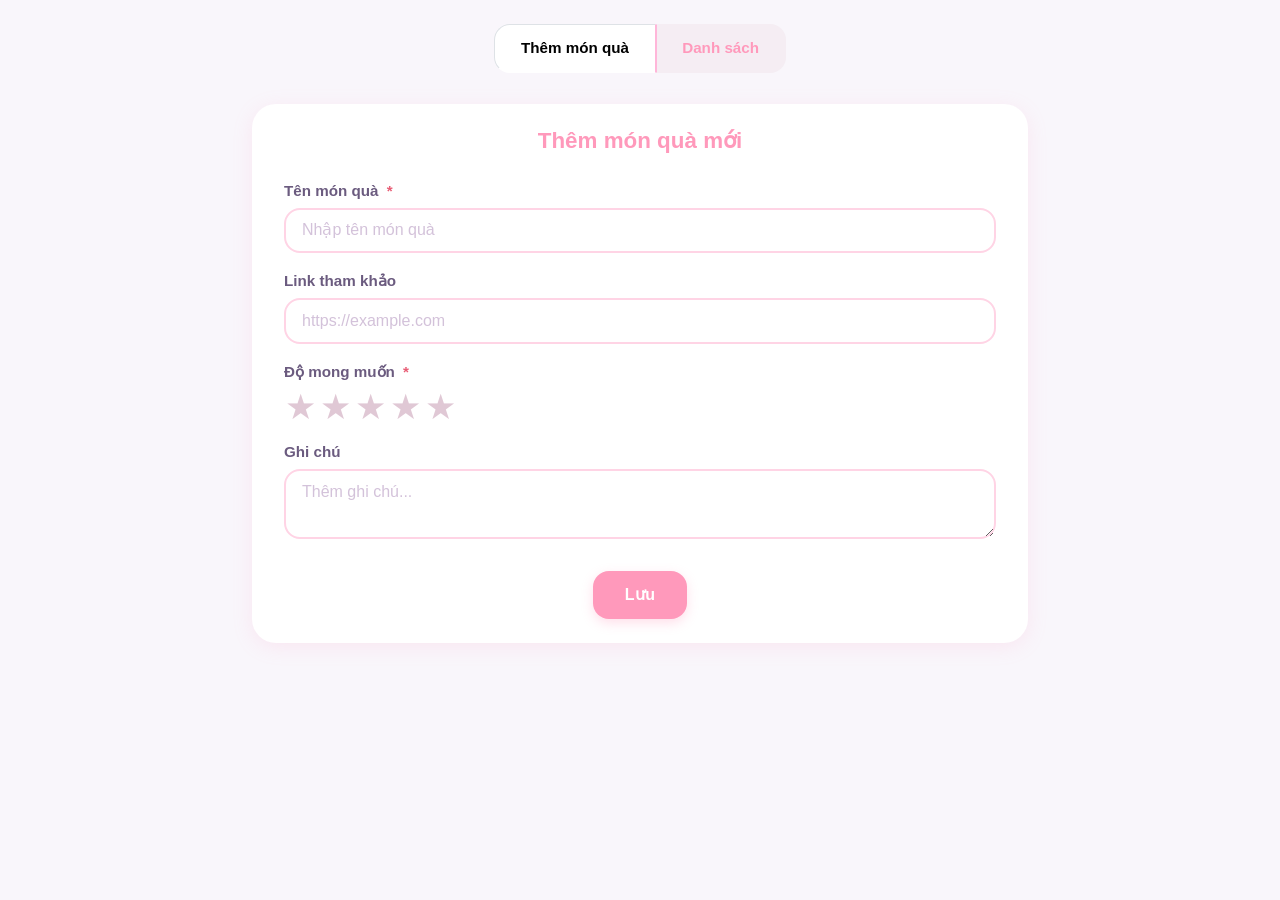
==== commit 57e09e9e: "adjust folder structure" ====
--- a/index.html
+++ b/index.html
@@ -10,8 +10,24 @@
   <!-- Bootstrap 5 CSS -->
   <link href="https://cdn.jsdelivr.net/npm/bootstrap@5.3.0/dist/css/bootstrap.min.css" rel="stylesheet">
 
-  <!-- Custom CSS -->
-  <link rel="stylesheet" href="css/style.css">
+  <!-- Base: design tokens, reset, animations -->
+  <link rel="stylesheet" href="css/variables.css">
+  <link rel="stylesheet" href="css/reset.css">
+  <link rel="stylesheet" href="css/animations.css">
+
+  <!-- Utilities -->
+  <link rel="stylesheet" href="css/helpers.css">
+
+  <!-- Components -->
+  <link rel="stylesheet" href="css/buttons.css">
+  <link rel="stylesheet" href="css/form.css">
+  <link rel="stylesheet" href="css/star-picker.css">
+  <link rel="stylesheet" href="css/table.css">
+  <link rel="stylesheet" href="css/overlays.css">
+
+  <!-- Layout & Responsive -->
+  <link rel="stylesheet" href="css/layout.css">
+  <link rel="stylesheet" href="css/responsive.css">
 </head>
 <body>
   <!-- Main Content -->
@@ -48,11 +64,6 @@
                     </div>
 
                     <div class="form-group">
-                      <label for="ghichu" class="form-label">Ghi chú</label>
-                      <textarea class="form-control" id="ghichu" name="ghichu" placeholder="Thêm ghi chú..." rows="2"></textarea>
-                    </div>
-
-                    <div class="form-group">
                       <label class="form-label">Độ mong muốn <span class="required">*</span></label>
                       <div class="star-picker-wrapper" id="starPickerWrapper">
                         <div class="star-picker" id="starPicker">
@@ -65,6 +76,11 @@
                       </div>
                       <span class="star-required-msg" id="starRequiredMsg">Vui lòng chọn độ mong muốn</span>
                       <input type="hidden" id="doMongMuon" name="doMongMuon" value="">
+                    </div>
+
+                    <div class="form-group">
+                      <label for="ghichu" class="form-label">Ghi chú</label>
+                      <textarea class="form-control" id="ghichu" name="ghichu" placeholder="Thêm ghi chú..." rows="2"></textarea>
                     </div>
 
                     <div class="form-actions">
@@ -147,10 +163,6 @@
               <input type="url" class="form-control" id="editLink" placeholder="https://example.com">
             </div>
             <div class="mb-3">
-              <label for="editGhichu" class="form-label">Ghi chú</label>
-              <textarea class="form-control" id="editGhichu" rows="3" placeholder="Thêm ghi chú..."></textarea>
-            </div>
-            <div class="mb-3">
               <label class="form-label">Độ mong muốn</label>
               <div class="star-picker-wrapper" id="editStarPickerWrapper">
                 <div class="star-picker" id="editStarPicker">
@@ -163,6 +175,10 @@
               </div>
               <input type="hidden" id="editDoMongMuon" value="">
             </div>
+            <div class="mb-3">
+              <label for="editGhichu" class="form-label">Ghi chú</label>
+              <textarea class="form-control" id="editGhichu" rows="3" placeholder="Thêm ghi chú..."></textarea>
+            </div>
           </form>
         </div>
         <div class="modal-footer">
@@ -175,8 +191,24 @@
 
   <!-- Bootstrap JS -->
   <script src="https://cdn.jsdelivr.net/npm/bootstrap@5.3.0/dist/js/bootstrap.bundle.min.js"></script>
-  
-  <!-- Custom JavaScript -->
-  <script src="js/script.js"></script>
+
+  <!-- JS: Config & API -->
+  <script src="js/config.js"></script>
+  <script src="js/sheets.js"></script>
+
+  <!-- JS: Utilities -->
+  <script src="js/helpers.js"></script>
+
+  <!-- JS: UI Primitives -->
+  <script src="js/notifications.js"></script>
+  <script src="js/dialogs.js"></script>
+
+  <!-- JS: Components -->
+  <script src="js/star-picker.js"></script>
+  <script src="js/table.js"></script>
+  <script src="js/edit-modal.js"></script>
+
+  <!-- JS: App Entry Point -->
+  <script src="js/app.js"></script>
 </body>
-</html>+</html>
--- a/css/variables.css
+++ b/css/variables.css
@@ -0,0 +1,40 @@
+/* ==========================================
+   PASTEL PINK WISHLIST - MAIN STYLES
+   ========================================== */
+
+/* Color Palette / CSS Variables */
+:root {
+  /* Primary Pastel Pink Palette */
+  --primary-pink: #FFB6D9;
+  --primary-pink-light: #FFC0CB;
+  --primary-pink-lighter: #FFD4E5;
+  --primary-pink-darkish: #FF99BB;
+  
+  /* Secondary Colors */
+  --white: #FFFFFF;
+  --off-white: #F9F6FB;
+  --light-gray: #F5F3F7;
+  --gray-text: #6B5B7F;
+  --soft-shadow: rgba(255, 150, 187, 0.15);
+  
+  /* Typography */
+  --font-family: -apple-system, BlinkMacSystemFont, "Segoe UI", Roboto, "Helvetica Neue", Arial, sans-serif;
+  --heading-font-weight: 600;
+  --body-font-weight: 400;
+  
+  /* Spacing */
+  --spacing-xs: 0.5rem;
+  --spacing-sm: 1rem;
+  --spacing-md: 1.5rem;
+  --spacing-lg: 2rem;
+  --spacing-xl: 3rem;
+  
+  /* Border Radius */
+  --border-radius-sm: 0.75rem;
+  --border-radius-md: 1rem;
+  --border-radius-lg: 1.5rem;
+  
+  /* Transitions */
+  --transition-speed: 0.3s;
+  --transition-smooth: cubic-bezier(0.4, 0, 0.2, 1);
+}
--- a/css/animations.css
+++ b/css/animations.css
@@ -0,0 +1,62 @@
+/* ==========================================
+   ANIMATIONS
+   ========================================== */
+
+@keyframes fadeIn {
+  from {
+    opacity: 0;
+  }
+  to {
+    opacity: 1;
+  }
+}
+
+@keyframes fadeInUp {
+  from {
+    opacity: 0;
+    transform: translateY(20px);
+  }
+  to {
+    opacity: 1;
+    transform: translateY(0);
+  }
+}
+
+@keyframes fadeInDown {
+  from {
+    opacity: 0;
+    transform: translateY(-20px);
+  }
+  to {
+    opacity: 1;
+    transform: translateY(0);
+  }
+}
+
+@keyframes spin {
+  to {
+    transform: rotate(360deg);
+  }
+}
+
+@keyframes slideInUp {
+  from {
+    opacity: 0;
+    transform: translateY(30px);
+  }
+  to {
+    opacity: 1;
+    transform: translateY(0);
+  }
+}
+
+@keyframes slideInRight {
+  from {
+    opacity: 0;
+    transform: translateX(100px);
+  }
+  to {
+    opacity: 1;
+    transform: translateX(0);
+  }
+}
--- a/css/helpers.css
+++ b/css/helpers.css
@@ -0,0 +1,15 @@
+/* ==========================================
+   UTILITY CLASSES
+   ========================================== */
+
+.min-vh-section {
+  min-height: 50vh;
+  display: flex;
+  align-items: center;
+  justify-content: center;
+}
+
+.required {
+  color: #E85D75;
+  margin-left: 0.25rem;
+}
--- a/css/buttons.css
+++ b/css/buttons.css
@@ -0,0 +1,99 @@
+/* ==========================================
+   BUTTONS
+   ========================================== */
+
+.btn {
+  padding: 0.75rem 2rem;
+  border: none;
+  border-radius: var(--border-radius-md);
+  font-weight: 600;
+  font-size: 1rem;
+  cursor: pointer;
+  transition: all var(--transition-speed) var(--transition-smooth);
+  text-transform: none;
+  letter-spacing: 0.3px;
+}
+
+.btn-primary {
+  background-color: var(--primary-pink-darkish);
+  color: var(--white);
+  box-shadow: 0 4px 12px rgba(255, 150, 187, 0.3);
+}
+
+.btn-primary:hover {
+  background-color: #e8849f;
+  box-shadow: 0 6px 16px rgba(255, 150, 187, 0.4);
+  transform: translateY(-2px);
+}
+
+/* Keep pink color when disabled — overrides Bootstrap's blue/gray default */
+.btn-primary:disabled,
+.btn-primary.disabled {
+  background-color: var(--primary-pink-darkish);
+  color: var(--white);
+  opacity: 0.7;
+  box-shadow: none;
+  transform: none;
+}
+
+.btn-primary:active {
+  transform: translateY(0);
+  box-shadow: 0 2px 8px rgba(255, 150, 187, 0.3);
+}
+
+.btn-secondary {
+  background-color: var(--light-gray);
+  color: var(--gray-text);
+}
+
+.btn-secondary:hover {
+  background-color: var(--primary-pink-lighter);
+  color: var(--primary-pink-darkish);
+  transform: translateY(-2px);
+}
+
+.btn-sm {
+  padding: 0.5rem 1rem;
+  font-size: 0.9rem;
+  border-radius: var(--border-radius-sm);
+  flex: 1;
+  text-align: center;
+}
+
+.btn-delete {
+  background-color: #FFE5ED;
+  color: #E85D75;
+}
+
+.btn-delete:hover {
+  background-color: #FFD4E5;
+  color: #D63E5C;
+}
+
+.btn-reload {
+  background-color: var(--white);
+  color: var(--primary-pink-darkish);
+  border: 2px solid var(--primary-pink-lighter);
+  border-radius: var(--border-radius-sm);
+  padding: 0.5rem 1.2rem;
+  font-weight: 600;
+  font-size: 0.9rem;
+  cursor: pointer;
+  transition: all var(--transition-speed) var(--transition-smooth);
+}
+
+.btn-reload:hover {
+  background-color: var(--primary-pink-lighter);
+  border-color: var(--primary-pink);
+  transform: translateY(-1px);
+}
+
+.btn-reload:active {
+  transform: translateY(0);
+}
+
+.btn-reload:disabled {
+  opacity: 0.6;
+  cursor: not-allowed;
+  transform: none;
+}
--- a/css/form.css
+++ b/css/form.css
@@ -0,0 +1,145 @@
+/* ==========================================
+   FORM SECTION
+   ========================================== */
+
+.form-section {
+  margin-bottom: var(--spacing-md);
+  animation: fadeIn 0.6s ease 0.3s both;
+}
+
+.form-card {
+  background: var(--white);
+  border-radius: var(--border-radius-lg);
+  padding: var(--spacing-md) var(--spacing-lg);
+  box-shadow: 0 4px 20px var(--soft-shadow);
+  transition: all var(--transition-speed) var(--transition-smooth);
+}
+
+.form-card:hover {
+  box-shadow: 0 8px 30px rgba(255, 150, 187, 0.25);
+  transform: translateY(-4px);
+}
+
+.form-title {
+  font-size: 1.4rem;
+  font-weight: var(--heading-font-weight);
+  color: var(--primary-pink-darkish);
+  margin-bottom: var(--spacing-md);
+  text-align: center;
+}
+
+.gift-form {
+  display: flex;
+  flex-direction: column;
+  gap: var(--spacing-sm);
+}
+
+.form-group {
+  display: flex;
+  flex-direction: column;
+}
+
+.form-label {
+  font-weight: 600;
+  color: var(--gray-text);
+  margin-bottom: 0.3rem;
+  font-size: 0.95rem;
+}
+
+.form-control {
+  padding: 0.55rem 1rem;
+  border: 2px solid var(--primary-pink-lighter);
+  border-radius: var(--border-radius-md);
+  font-family: var(--font-family);
+  font-size: 1rem;
+  color: var(--gray-text);
+  background-color: var(--white);
+  transition: all var(--transition-speed) var(--transition-smooth);
+}
+
+.form-control:focus {
+  outline: none;
+  border-color: var(--primary-pink);
+  box-shadow: 0 0 0 4px rgba(255, 150, 187, 0.15);
+  background-color: var(--white);
+}
+
+.form-control::placeholder {
+  color: #C9B3D1;
+  opacity: 0.8;
+}
+
+.form-actions {
+  display: flex;
+  gap: var(--spacing-md);
+  justify-content: center;
+  margin-top: var(--spacing-sm);
+}
+
+/* ==========================================
+   FORM STATUS BANNER (inline, toast-style)
+   ========================================== */
+
+.form-banner {
+  display: none;
+  align-items: center;
+  gap: 1rem;
+  padding: 1rem 1.3rem;
+  border-radius: 0.65rem;
+  border-left: 4px solid transparent;
+  box-shadow: 0 2px 12px rgba(0, 0, 0, 0.08);
+  animation: fadeInUp 0.3s ease;
+  margin-top: var(--spacing-md);
+}
+
+.form-banner.show {
+  display: flex;
+}
+
+.form-banner.success {
+  border-left-color: #4CAF50;
+  background: linear-gradient(135deg, rgba(76, 175, 80, 0.07) 0%, rgba(76, 175, 80, 0.02) 100%);
+}
+
+.form-banner.success .form-banner-icon {
+  color: #4CAF50;
+  font-weight: 700;
+  font-size: 1.1rem;
+  flex-shrink: 0;
+}
+
+.form-banner.error {
+  border-left-color: #E85D75;
+  background: linear-gradient(135deg, rgba(232, 93, 117, 0.07) 0%, rgba(232, 93, 117, 0.02) 100%);
+}
+
+.form-banner.error .form-banner-icon {
+  color: #E85D75;
+  font-weight: 700;
+  font-size: 1.1rem;
+  flex-shrink: 0;
+}
+
+.form-banner-message {
+  flex: 1;
+  color: var(--gray-text);
+  font-size: 0.95rem;
+  font-weight: 500;
+}
+
+.form-banner-close {
+  background: none;
+  border: none;
+  cursor: pointer;
+  color: #C0AEC0;
+  font-size: 1.2rem;
+  transition: all 0.2s ease;
+  padding: 0;
+  line-height: 1;
+  flex-shrink: 0;
+}
+
+.form-banner-close:hover {
+  color: var(--primary-pink-darkish);
+  transform: scale(1.15);
+}
--- a/css/star-picker.css
+++ b/css/star-picker.css
@@ -0,0 +1,78 @@
+/* ==========================================
+   STAR PICKER (form + edit modal)
+   ========================================== */
+
+.star-picker-wrapper {
+  display: flex;
+  align-items: center;
+  gap: 0.75rem;
+}
+
+.star-picker {
+  display: flex;
+  gap: 2px;
+  align-items: center;
+}
+
+/* Larger stars in the Gift form */
+.gift-form .star-picker .star-btn {
+  font-size: 2.2rem;
+}
+
+/* Smaller stars in edit modal */
+#editStarPicker .star-btn {
+  font-size: 1.6rem;
+}
+
+.star-btn {
+  background: none;
+  border: none;
+  cursor: pointer;
+  font-size: 1.6rem;
+  color: #E0C8D5;
+  padding: 0 1px;
+  line-height: 1;
+  transition: color 0.15s ease, transform 0.1s ease;
+}
+
+.star-btn:hover,
+.star-btn.active {
+  color: var(--primary-pink-darkish);
+}
+
+.star-btn:hover {
+  transform: scale(1.15);
+}
+
+/* Required error highlight */
+.star-picker-wrapper.error .star-btn {
+  color: #F5C0CC;
+}
+
+.star-required-msg {
+  font-size: 0.82rem;
+  color: #E85D75;
+  margin-top: 0.25rem;
+  display: none;
+}
+
+.star-required-msg.visible {
+  display: block;
+}
+
+/* ==========================================
+   STAR DISPLAY IN TABLE
+   ========================================== */
+
+.cell-stars-display {
+  display: flex;
+  gap: 2px;
+  justify-content: center;
+  align-items: center;
+}
+
+.cell-stars-display .star {
+  color: var(--primary-pink-darkish);
+  font-size: 1.35rem;
+  line-height: 1;
+}
--- a/css/table.css
+++ b/css/table.css
@@ -0,0 +1,159 @@
+/* ==========================================
+   TABLE SECTION
+   ========================================== */
+
+.table-section {
+  padding: var(--spacing-lg) 0;
+  min-height: calc(100vh - 300px);
+  display: flex;
+  flex-direction: column;
+  gap: var(--spacing-md);
+  overflow: visible;
+}
+
+.table-reload-bar {
+  display: flex;
+  justify-content: flex-end;
+  padding-top: 0.5rem;
+}
+
+.table-wrapper {
+  background: var(--white);
+  border-radius: var(--border-radius-lg);
+  overflow: hidden;
+  box-shadow: 0 2px 16px rgba(255, 150, 187, 0.12);
+  border: 1px solid #F0E5EC;
+}
+
+/* Single scrollable container that holds the whole table */
+.table-scroll-container {
+  overflow-y: scroll;
+  overflow-x: hidden;
+  max-height: 55vh;
+  min-height: 220px;
+  border-radius: var(--border-radius-lg);
+  scrollbar-gutter: stable;
+}
+
+.gifts-table {
+  width: 100%;
+  border-collapse: collapse;
+  animation: fadeIn 0.5s ease;
+  table-layout: fixed;
+}
+
+.gifts-table thead {
+  background: linear-gradient(135deg, #FFB6D9 0%, #FFC0CB 100%);
+  position: sticky;
+  top: 0;
+  z-index: 10;
+}
+
+.gifts-table th {
+  padding: 0.9rem 1.2rem;
+  text-align: center;
+  font-weight: 700;
+  color: var(--white);
+  border-right: 1px solid rgba(255, 255, 255, 0.25);
+  font-size: 0.88rem;
+  text-transform: uppercase;
+  letter-spacing: 0.5px;
+  white-space: nowrap;
+  text-shadow: 0 1px 2px rgba(0, 0, 0, 0.05);
+}
+
+.gifts-table th:last-child {
+  border-right: none;
+}
+
+.gifts-table thead tr:hover {
+  background-color: transparent;
+}
+
+.gifts-table tbody {
+  display: table-row-group;
+}
+
+.gifts-table tr {
+  display: table-row;
+  border-bottom: 1px solid #F5E8F0;
+  transition: background-color var(--transition-speed) ease;
+}
+
+.gifts-table tr:hover {
+  background-color: #FEF7FB;
+}
+
+.gifts-table td {
+  padding: 1rem 1.2rem;
+  color: var(--gray-text);
+  font-size: 0.93rem;
+  word-break: break-word;
+  border-right: 1px solid #F0E5EC;
+}
+
+.gifts-table td:last-child {
+  border-right: none;
+}
+
+/* Explicit column widths on th to match td - must be identical */
+.gifts-table th:nth-child(1),
+.gifts-table td.cell-name {
+  width: 22%;
+}
+
+.gifts-table th:nth-child(2),
+.gifts-table td.cell-link {
+  width: 15%;
+}
+
+.gifts-table th:nth-child(3),
+.gifts-table td.cell-stars {
+  width: 18%;
+  text-align: center;
+}
+
+.gifts-table td.cell-stars .cell-value {
+  justify-content: center;
+}
+
+.gifts-table th:nth-child(4),
+.gifts-table td.cell-note {
+  width: 35%;
+}
+
+.gifts-table th:nth-child(5),
+.gifts-table td.cell-actions {
+  width: 10%;
+}
+
+.gifts-table td.cell-name {
+  font-weight: 600;
+  color: var(--primary-pink-darkish);
+}
+
+.gifts-table td.cell-link a {
+  color: var(--primary-pink);
+  text-decoration: none;
+  font-weight: 500;
+  transition: all 0.2s ease;
+  padding: 0.3rem 0.6rem;
+  border-radius: 0.35rem;
+  display: inline-block;
+  font-size: 0.92rem;
+}
+
+.gifts-table td.cell-link a:hover {
+  color: #FFFFFF;
+  background-color: var(--primary-pink);
+}
+
+.gifts-table td.cell-note {
+  color: #8B7F8F;
+  font-size: 0.91rem;
+  line-height: 1.45;
+}
+
+.gifts-table td.cell-actions {
+  text-align: center;
+}
--- a/css/overlays.css
+++ b/css/overlays.css
@@ -0,0 +1,265 @@
+/* ==========================================
+   ACTION MENU (THREE-DOT)
+   ========================================== */
+
+.action-menu-btn {
+  background: none;
+  border: none;
+  cursor: pointer;
+  font-size: 1.4rem;
+  color: var(--gray-text);
+  padding: 0.5rem 0.4rem;
+  border-radius: 0.4rem;
+  transition: all 0.2s ease;
+  display: flex;
+  align-items: center;
+  justify-content: center;
+  opacity: 0.7;
+}
+
+.action-menu-btn:hover {
+  color: var(--primary-pink);
+  background-color: #FFE5ED;
+  opacity: 1;
+}
+
+.action-menu {
+  position: fixed;
+  background: var(--white);
+  border: 1px solid #E8D5E8;
+  border-radius: 0.5rem;
+  box-shadow: 0 8px 24px rgba(0, 0, 0, 0.18);
+  min-width: 130px;
+  z-index: 9000;
+  display: none;
+  overflow: hidden;
+}
+
+.action-menu.show {
+  display: block;
+  animation: slideInUp 0.2s ease;
+}
+
+.action-menu-item {
+  padding: 0.65rem 1rem;
+  border: none;
+  background: none;
+  width: 100%;
+  text-align: left;
+  cursor: pointer;
+  color: var(--gray-text);
+  font-size: 0.9rem;
+  transition: all 0.15s ease;
+  border-bottom: 1px solid #F5E8F0;
+  font-weight: 500;
+}
+
+.action-menu-item:last-child {
+  border-bottom: none;
+}
+
+.action-menu-item:hover {
+  background-color: #FEF7FB;
+  color: var(--primary-pink-darkish);
+  padding-left: 1.15rem;
+}
+
+.action-menu-item.delete:hover {
+  background-color: #FFE5ED;
+  color: #E85D75;
+}
+
+/* ==========================================
+   TOAST NOTIFICATIONS
+   ========================================== */
+
+.toast-container {
+  position: fixed;
+  bottom: var(--spacing-lg);
+  right: var(--spacing-lg);
+  z-index: 9999;
+  display: flex;
+  flex-direction: column;
+  gap: var(--spacing-sm);
+  max-width: 420px;
+}
+
+.toast {
+  background: var(--white);
+  padding: 1rem 1.3rem;
+  border-radius: 0.65rem;
+  box-shadow: 0 6px 24px rgba(0, 0, 0, 0.15);
+  display: flex;
+  align-items: center;
+  gap: 1rem;
+  animation: slideInRight 0.35s ease;
+  border-left: 4px solid transparent;
+}
+
+.toast.success {
+  border-left-color: #4CAF50;
+  background: linear-gradient(135deg, rgba(76, 175, 80, 0.05) 0%, rgba(76, 175, 80, 0.02) 100%);
+}
+
+.toast.success .toast-icon {
+  color: #4CAF50;
+  font-weight: 700;
+  font-size: 1.1rem;
+}
+
+.toast.error {
+  border-left-color: #E85D75;
+  background: linear-gradient(135deg, rgba(232, 93, 117, 0.05) 0%, rgba(232, 93, 117, 0.02) 100%);
+}
+
+.toast.error .toast-icon {
+  color: #E85D75;
+  font-weight: 700;
+  font-size: 1.1rem;
+}
+
+.toast-message {
+  flex: 1;
+  color: var(--gray-text);
+  font-size: 0.95rem;
+  font-weight: 500;
+}
+
+.toast-close {
+  background: none;
+  border: none;
+  cursor: pointer;
+  color: #C0AEC0;
+  font-size: 1.2rem;
+  transition: all 0.2s ease;
+  padding: 0;
+  line-height: 1;
+}
+
+.toast-close:hover {
+  color: var(--primary-pink-darkish);
+  transform: scale(1.15);
+}
+
+/* ==========================================
+   CONFIRMATION DIALOG
+   ========================================== */
+
+.modal-overlay {
+  position: fixed;
+  top: 0;
+  left: 0;
+  width: 100%;
+  height: 100%;
+  background: rgba(0, 0, 0, 0.45);
+  display: flex;
+  align-items: center;
+  justify-content: center;
+  z-index: 10000;
+  animation: fadeIn 0.25s ease;
+  backdrop-filter: blur(2px);
+}
+
+.modal-content {
+  background: var(--white);
+  border-radius: 0.8rem;
+  padding: 2rem;
+  max-width: 420px;
+  width: 95%;
+  box-shadow: 0 16px 48px rgba(0, 0, 0, 0.18);
+  animation: slideInUp 0.35s cubic-bezier(0.34, 1.56, 0.64, 1);
+}
+
+.modal-title {
+  font-size: 1.25rem;
+  font-weight: 700;
+  color: var(--primary-pink-darkish);
+  margin-bottom: 0.8rem;
+}
+
+.modal-message {
+  color: var(--gray-text);
+  margin-bottom: 1.5rem;
+  line-height: 1.6;
+  font-size: 0.95rem;
+}
+
+.modal-actions {
+  display: flex;
+  gap: 1rem;
+  justify-content: flex-end;
+}
+
+.modal-btn {
+  padding: 0.7rem 1.6rem;
+  border: none;
+  border-radius: 0.55rem;
+  cursor: pointer;
+  font-weight: 600;
+  font-size: 0.9rem;
+  transition: all 0.2s ease;
+  text-transform: uppercase;
+  letter-spacing: 0.3px;
+}
+
+.modal-btn-confirm {
+  background: linear-gradient(135deg, #E85D75 0%, #D63E5C 100%);
+  color: var(--white);
+  box-shadow: 0 4px 12px rgba(232, 93, 117, 0.3);
+}
+
+.modal-btn-confirm:hover {
+  transform: translateY(-2px);
+  box-shadow: 0 6px 16px rgba(232, 93, 117, 0.4);
+}
+
+.modal-btn-confirm.save {
+  background: linear-gradient(135deg, var(--primary-pink) 0%, var(--primary-pink-darkish) 100%);
+  box-shadow: 0 4px 12px rgba(255, 150, 187, 0.35);
+}
+
+.modal-btn-confirm.save:hover {
+  box-shadow: 0 6px 16px rgba(255, 150, 187, 0.5);
+}
+
+.modal-btn-cancel {
+  background-color: #F5E8F0;
+  color: var(--gray-text);
+  border: 1px solid #E8D5E8;
+}
+
+.modal-btn-cancel:hover {
+  background-color: #EED5E8;
+  transform: translateY(-2px);
+}
+
+/* ==========================================
+   EDIT MODAL — compact spacing
+   ========================================== */
+
+#editModal .modal-header {
+  padding: 0.75rem 1.1rem 0.6rem;
+}
+
+#editModal .modal-body {
+  padding: 0.75rem 1.1rem 0.5rem;
+}
+
+#editModal .modal-footer {
+  padding: 0.5rem 1.1rem 0.75rem;
+  border-top: 1px solid #F0E5EC;
+}
+
+#editModal .mb-3 {
+  margin-bottom: 0.6rem !important;
+}
+
+#editModal .form-label {
+  margin-bottom: 0.2rem;
+  font-size: 0.85rem;
+}
+
+#editModal .form-control {
+  padding: 0.4rem 0.75rem;
+  font-size: 0.9rem;
+}
--- a/css/layout.css
+++ b/css/layout.css
@@ -0,0 +1,327 @@
+/* ==========================================
+   HERO / HEADER SECTION
+   ========================================== */
+
+.hero-section {
+  background: linear-gradient(135deg, var(--primary-pink-light) 0%, var(--primary-pink-lighter) 100%);
+  padding: var(--spacing-xl) 0;
+  text-align: center;
+  position: relative;
+  overflow: hidden;
+}
+
+.hero-section::before {
+  content: "";
+  position: absolute;
+  top: -50%;
+  right: -10%;
+  width: 300px;
+  height: 300px;
+  background: rgba(255, 255, 255, 0.3);
+  border-radius: 50%;
+  pointer-events: none;
+}
+
+.hero-section::after {
+  content: "";
+  position: absolute;
+  bottom: -30%;
+  left: 5%;
+  width: 250px;
+  height: 250px;
+  background: rgba(255, 255, 255, 0.2);
+  border-radius: 50%;
+  pointer-events: none;
+}
+
+.hero-title {
+  font-size: 3rem;
+  font-weight: 700;
+  color: #FFFFFF;
+  margin-bottom: var(--spacing-md);
+  text-shadow: 0 2px 8px rgba(139, 69, 112, 0.1);
+  animation: fadeInDown 0.8s ease;
+  position: relative;
+  z-index: 1;
+}
+
+.hero-subtitle {
+  font-size: 1.25rem;
+  color: rgba(255, 255, 255, 0.9);
+  font-weight: 400;
+  animation: fadeInUp 0.8s ease 0.2s both;
+  position: relative;
+  z-index: 1;
+}
+
+/* ==========================================
+   MAIN CONTENT SECTION
+   ========================================== */
+
+.main-content {
+  padding: var(--spacing-md) 0;
+  flex: 1;
+}
+
+.container {
+  max-width: 1200px;
+  height: fit-content;
+  margin: 0 auto;
+}
+
+/* ==========================================
+   FOOTER
+   ========================================== */
+
+.footer {
+  background: linear-gradient(135deg, var(--primary-pink-lighter) 0%, var(--primary-pink-light) 100%);
+  padding: var(--spacing-lg) 0;
+  margin-top: auto;
+  text-align: center;
+}
+
+.footer-text {
+  color: var(--white);
+  font-weight: 500;
+  font-size: 1rem;
+  margin: 0;
+  text-shadow: 0 2px 4px rgba(139, 69, 112, 0.15);
+}
+
+/* ==========================================
+   NAVIGATION TABS
+   ========================================== */
+
+.tabs-wrapper {
+  margin-bottom: var(--spacing-lg);
+  padding: 0;
+  animation: fadeIn 0.6s ease 0.3s both;
+  display: flex;
+  justify-content: center;
+  max-width: fit-content;
+  margin-left: auto;
+  margin-right: auto;
+  border: none;
+  background: none;
+  gap: 0;
+}
+
+/* Remove Bootstrap nav-tabs bottom border */
+.tabs-wrapper.nav-tabs {
+  border-bottom: none;
+}
+
+.nav-item {
+  display: flex;
+}
+
+.nav-link {
+  color: var(--primary-pink-darkish);
+  font-weight: 600;
+  border: 2px solid var(--primary-pink);
+  border-radius: 0;
+  transition: all var(--transition-speed) var(--transition-smooth);
+  padding: 0.7rem 1.6rem;
+  position: relative;
+  font-size: 0.95rem;
+  background-color: #F5EDF3;
+  white-space: nowrap;
+}
+
+/* Left tab: rounded on left side only */
+.nav-item:first-child .nav-link {
+  border-radius: var(--border-radius-md) 0 0 var(--border-radius-md);
+  border-right: 1px solid var(--primary-pink);
+}
+
+/* Right tab: rounded on right side only */
+.nav-item:last-child .nav-link {
+  border-radius: 0 var(--border-radius-md) var(--border-radius-md) 0;
+  border-left: 1px solid var(--primary-pink);
+}
+
+.nav-link:hover:not(.active) {
+  background-color: var(--primary-pink-lighter);
+  color: var(--primary-pink-darkish);
+}
+
+.nav-link.active {
+  color: var(--white);
+  background-color: var(--primary-pink);
+  border-color: var(--primary-pink);
+}
+
+.tab-content {
+  animation: fadeIn 0.5s ease;
+}
+
+.tab-pane {
+  animation: fadeInUp 0.5s ease;
+}
+
+/* ==========================================
+   LOADING STATE
+   ========================================== */
+
+.loading-container {
+  display: flex;
+  flex-direction: column;
+  align-items: center;
+  justify-content: center;
+  text-align: center;
+  padding: var(--spacing-xl);
+  gap: var(--spacing-md);
+  width: 100%;
+  align-self: stretch;
+}
+
+.spinner {
+  width: 50px;
+  height: 50px;
+  border: 4px solid var(--primary-pink-lighter);
+  border-top-color: var(--primary-pink);
+  border-radius: 50%;
+  animation: spin 1s linear infinite;
+}
+
+.loading-container p {
+  color: var(--gray-text);
+  font-style: italic;
+}
+
+/* ==========================================
+   EMPTY STATE
+   ========================================== */
+
+.empty-state {
+  padding: var(--spacing-xl) var(--spacing-md);
+  text-align: center;
+  animation: fadeIn 0.5s ease;
+}
+
+.empty-message {
+  font-size: 1.1rem;
+  color: var(--gray-text);
+  opacity: 0.8;
+}
+
+/* ==========================================
+   GIFTS SECTION
+   ========================================== */
+
+.gifts-section {
+  margin-bottom: var(--spacing-xl);
+  animation: fadeIn 0.6s ease 0.5s both;
+}
+
+.section-title {
+  font-size: 2rem;
+  font-weight: var(--heading-font-weight);
+  color: var(--primary-pink-darkish);
+  margin-bottom: var(--spacing-lg);
+  text-align: center;
+  position: relative;
+  padding-bottom: var(--spacing-md);
+}
+
+.section-title::after {
+  content: "";
+  position: absolute;
+  bottom: 0;
+  left: 50%;
+  transform: translateX(-50%);
+  width: 60px;
+  height: 4px;
+  background: linear-gradient(90deg, transparent, var(--primary-pink), transparent);
+  border-radius: 2px;
+}
+
+/* ==========================================
+   GIFT CARDS
+   ========================================== */
+
+.gift-card {
+  background: var(--white);
+  border-radius: var(--border-radius-lg);
+  padding: var(--spacing-lg);
+  box-shadow: 0 4px 16px var(--soft-shadow);
+  transition: all var(--transition-speed) var(--transition-smooth);
+  display: flex;
+  flex-direction: column;
+  gap: var(--spacing-md);
+  position: relative;
+  overflow: hidden;
+  animation: fadeInUp 0.5s ease;
+}
+
+.gift-card::before {
+  content: "";
+  position: absolute;
+  top: 0;
+  left: 0;
+  right: 0;
+  height: 4px;
+  background: linear-gradient(90deg, var(--primary-pink), var(--primary-pink-lighter));
+  opacity: 0;
+  transition: opacity var(--transition-speed);
+}
+
+.gift-card:hover {
+  transform: translateY(-8px);
+  box-shadow: 0 12px 28px rgba(255, 150, 187, 0.25);
+}
+
+.gift-card:hover::before {
+  opacity: 1;
+}
+
+.gift-name {
+  font-size: 1.3rem;
+  font-weight: 700;
+  color: var(--primary-pink-darkish);
+  word-break: break-word;
+  margin: 0;
+}
+
+.gift-description {
+  font-size: 0.95rem;
+  color: var(--gray-text);
+  line-height: 1.6;
+  margin: 0;
+}
+
+.gift-link {
+  display: flex;
+  align-items: center;
+  gap: var(--spacing-sm);
+  margin-top: var(--spacing-sm);
+}
+
+.gift-link a {
+  color: var(--primary-pink);
+  text-decoration: none;
+  font-weight: 500;
+  word-break: break-all;
+  transition: all var(--transition-speed);
+  padding: 0.25rem 0.5rem;
+  border-radius: 0.4rem;
+}
+
+.gift-link a:hover {
+  color: var(--primary-pink-darkish);
+  background-color: var(--primary-pink-lighter);
+}
+
+.gift-link-label {
+  font-size: 0.85rem;
+  color: #B89FC9;
+  font-weight: 500;
+}
+
+.gift-actions {
+  display: flex;
+  gap: var(--spacing-sm);
+  margin-top: var(--spacing-md);
+  padding-top: var(--spacing-md);
+  border-top: 1px solid var(--primary-pink-lighter);
+}
--- a/css/responsive.css
+++ b/css/responsive.css
@@ -0,0 +1,215 @@
+/* ==========================================
+   RESPONSIVE TABLE — mobile card layout
+   ========================================== */
+
+@media (max-width: 900px) {
+  .table-section {
+    min-height: unset;
+    padding: var(--spacing-sm) 0;
+  }
+
+  .table-scroll-container {
+    max-height: none;
+    overflow-y: visible;
+    scrollbar-gutter: auto;
+  }
+
+  /* Hide the header row on mobile — labels are shown inline */
+  .gifts-table thead {
+    display: none;
+  }
+
+  /* Each row becomes a card */
+  .gifts-table,
+  .gifts-table tbody,
+  .gifts-table tr {
+    display: block;
+    width: 100%;
+  }
+
+  .gifts-table tr {
+    background: var(--white);
+    border-radius: var(--border-radius-md);
+    margin-bottom: var(--spacing-sm);
+    border: 1px solid #F0E5EC;
+    box-shadow: 0 2px 8px var(--soft-shadow);
+    overflow: hidden;
+    padding: 0;
+  }
+
+  .gifts-table tr:hover {
+    background-color: #FEF7FB;
+  }
+
+  /* Each cell is a two-column row: label | value */
+  .gifts-table td {
+    display: flex;
+    align-items: stretch;
+    gap: 0;
+    padding: 0;
+    border-right: none;
+    border-bottom: 1px solid #F0E5EC;
+    font-size: 0.92rem;
+    width: 100% !important;
+    min-width: unset !important;
+  }
+
+  .gifts-table td:last-child {
+    border-bottom: none;
+  }
+
+  /* Label column — styled like the pink table header */
+  .gifts-table td::before {
+    content: attr(data-label);
+    font-weight: 700;
+    color: var(--white);
+    font-size: 0.75rem;
+    text-transform: uppercase;
+    letter-spacing: 0.5px;
+    background: linear-gradient(135deg, #FFB6D9 0%, #FFC0CB 100%);
+    min-width: 90px;
+    width: 90px;
+    flex-shrink: 0;
+    display: inline-flex;
+    align-items: center;
+    justify-content: center;
+    text-align: center;
+    padding: 0.6rem 0.5rem;
+    border-right: 2px solid rgba(255, 255, 255, 0.5);
+    text-shadow: 0 1px 2px rgba(0, 0, 0, 0.08);
+    line-height: 1.3;
+    align-self: stretch;
+    box-sizing: border-box;
+  }
+
+  /* Value column gets its own padding */
+  .gifts-table td.cell-name,
+  .gifts-table td.cell-link,
+  .gifts-table td.cell-note,
+  .gifts-table td.cell-actions {
+    padding: 0;
+  }
+
+  .gifts-table .cell-value {
+    flex: 1;
+    padding: 0.6rem 0.75rem;
+    display: flex;
+    align-items: center;
+    word-break: break-word;
+  }
+
+  /* Actions cell: empty pink label column, button aligned left in value area */
+  .gifts-table td.cell-actions::before {
+    content: "";
+    background: linear-gradient(135deg, #FFB6D9 0%, #FFC0CB 100%);
+  }
+
+  .gifts-table td.cell-actions {
+    justify-content: flex-start;
+    border-bottom: none;
+    padding: 0;
+  }
+
+  .gifts-table td.cell-actions .cell-value {
+    padding: 0.4rem 0.75rem;
+    flex: 1;
+  }
+
+  .table-reload-bar {
+    justify-content: center;
+  }
+}
+
+/* ==========================================
+   RESPONSIVE DESIGN
+   ========================================== */
+
+/* Tablets (768px and up) */
+@media (max-width: 768px) {
+  .hero-title {
+    font-size: 2rem;
+  }
+
+  .hero-subtitle {
+    font-size: 1rem;
+  }
+
+  .section-title {
+    font-size: 1.5rem;
+  }
+
+  .form-title {
+    font-size: 1.4rem;
+  }
+
+  .form-card {
+    padding: var(--spacing-md);
+  }
+
+  .gift-card {
+    padding: var(--spacing-md);
+  }
+
+  .form-actions {
+    flex-direction: column;
+  }
+
+  .btn {
+    width: 100%;
+  }
+}
+
+/* Mobile (576px and down) */
+@media (max-width: 576px) {
+  :root {
+    --spacing-lg: 1.5rem;
+    --spacing-xl: 2rem;
+  }
+
+  .hero-title {
+    font-size: 1.75rem;
+  }
+
+  .hero-subtitle {
+    font-size: 0.9rem;
+  }
+
+  .main-content {
+    padding: var(--spacing-lg) 0;
+  }
+
+  .form-section,
+  .gifts-section {
+    margin-bottom: var(--spacing-lg);
+  }
+
+  .section-title {
+    font-size: 1.3rem;
+    margin-bottom: var(--spacing-md);
+  }
+
+  .form-title {
+    font-size: 1.25rem;
+  }
+
+  .gift-card {
+    padding: var(--spacing-md);
+  }
+
+  .gift-name {
+    font-size: 1.1rem;
+  }
+
+  .gift-link a {
+    font-size: 0.85rem;
+    word-break: break-word;
+  }
+
+  .hero-section {
+    padding: var(--spacing-lg) 0;
+  }
+
+  .min-vh-section {
+    min-height: 40vh;
+  }
+}
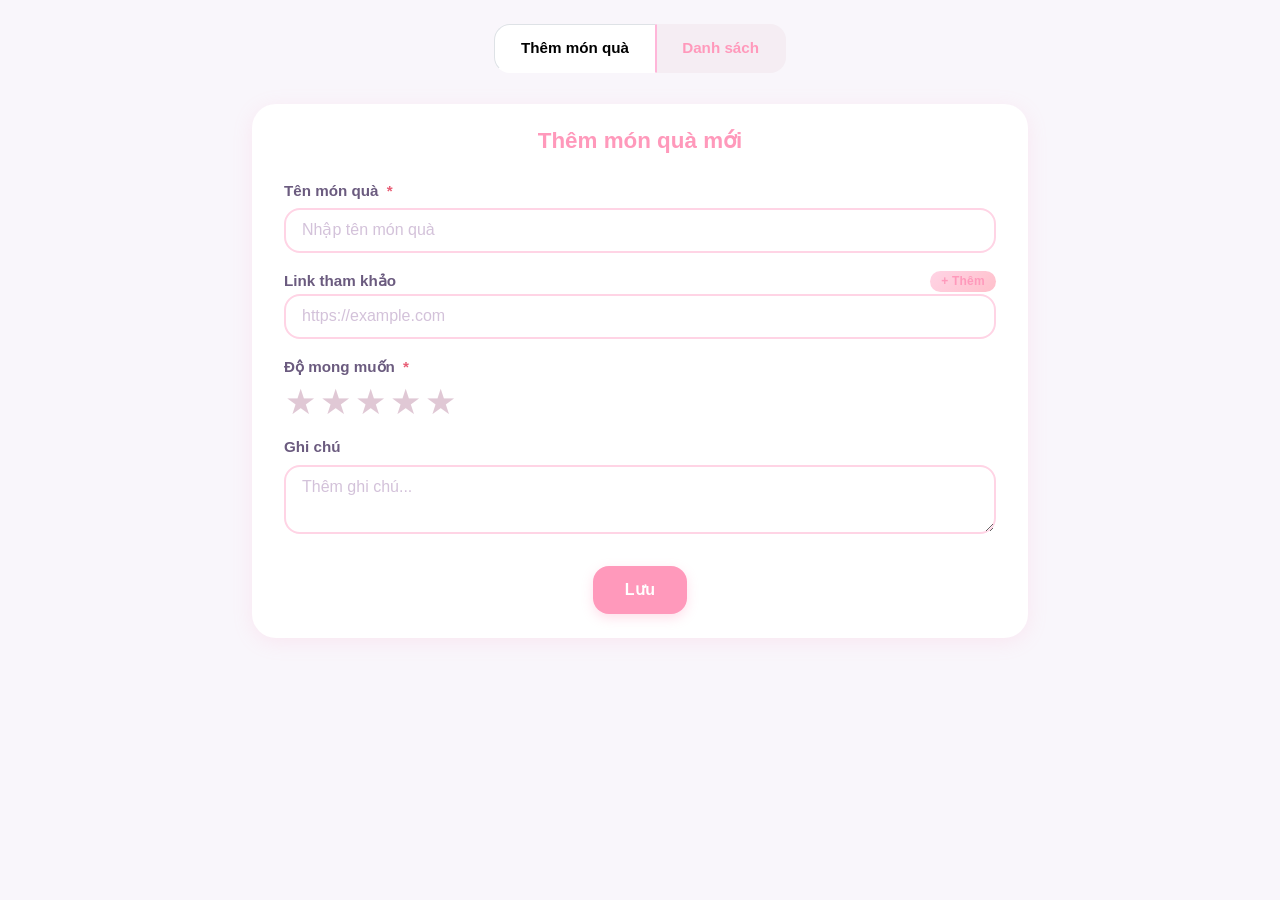
==== commit e4c0cbae: "add multiple links" ====
--- a/index.html
+++ b/index.html
@@ -59,8 +59,16 @@
                     </div>
 
                     <div class="form-group">
-                      <label for="link" class="form-label">Link tham khảo</label>
-                      <input type="url" class="form-control" id="link" name="link" placeholder="https://example.com">
+                      <div class="link-label-row">
+                        <label class="form-label">Link tham khảo</label>
+                        <button type="button" class="btn-link-add" id="addLinkBtn" title="Thêm link">+ Thêm</button>
+                      </div>
+                      <div class="link-list" id="linkList">
+                        <div class="link-input-row">
+                          <input type="url" class="form-control" placeholder="https://example.com">
+                          <button type="button" class="btn-link-remove" title="Xóa">×</button>
+                        </div>
+                      </div>
                     </div>
 
                     <div class="form-group">
@@ -159,8 +167,16 @@
               <input type="text" class="form-control" id="editTen" readonly>
             </div>
             <div class="mb-3">
-              <label for="editLink" class="form-label">Link tham khảo</label>
-              <input type="url" class="form-control" id="editLink" placeholder="https://example.com">
+              <div class="link-label-row">
+                <label class="form-label">Link tham khảo</label>
+                <button type="button" class="btn-link-add" id="editAddLinkBtn" title="Thêm link">+ Thêm</button>
+              </div>
+              <div class="link-list" id="editLinkList">
+                <div class="link-input-row">
+                  <input type="url" class="form-control" placeholder="https://example.com">
+                  <button type="button" class="btn-link-remove" title="Xóa">×</button>
+                </div>
+              </div>
             </div>
             <div class="mb-3">
               <label class="form-label">Độ mong muốn</label>
--- a/css/form.css
+++ b/css/form.css
@@ -143,3 +143,89 @@
   color: var(--primary-pink-darkish);
   transform: scale(1.15);
 }
+
+/* ==========================================
+   LINK LIST — dynamic add/remove links
+   ========================================== */
+
+.link-list {
+  display: flex;
+  flex-direction: column;
+  gap: 0.5rem;
+}
+
+.link-input-row {
+  display: flex;
+  align-items: center;
+  gap: 0.5rem;
+  animation: fadeIn 0.25s ease;
+  transition: all 0.25s ease;
+}
+
+.link-input-row .form-control {
+  flex: 1;
+  min-width: 0;
+}
+
+.btn-link-remove {
+  width: 34px;
+  height: 34px;
+  display: flex;
+  align-items: center;
+  justify-content: center;
+  border: 2px solid var(--primary-pink-lighter);
+  border-radius: var(--border-radius-sm);
+  background: var(--white);
+  color: #E85D75;
+  font-size: 1.25rem;
+  cursor: pointer;
+  transition: all var(--transition-speed) var(--transition-smooth);
+  flex-shrink: 0;
+  line-height: 1;
+  padding: 0;
+}
+
+.link-list .link-input-row:only-child .btn-link-remove {
+  display: none;
+}
+
+.btn-link-remove:hover {
+  background-color: #FFE5ED;
+  border-color: #E85D75;
+  transform: scale(1.1);
+}
+
+.link-label-row {
+  display: flex;
+  align-items: center;
+  justify-content: space-between;
+  gap: 1rem;
+}
+
+.link-label-row .form-label {
+  margin-bottom: 0;
+}
+
+.btn-link-add {
+  display: inline-flex;
+  align-items: center;
+  gap: 0.2rem;
+  background: linear-gradient(135deg, var(--primary-pink-lighter) 0%, var(--primary-pink-light) 100%);
+  border: none;
+  border-radius: 2rem;
+  color: var(--primary-pink-darkish);
+  font-weight: 600;
+  font-size: 0.75rem;
+  line-height: 1;
+  padding: 0.3rem 0.7rem;
+  cursor: pointer;
+  transition: all var(--transition-speed) var(--transition-smooth);
+  letter-spacing: 0.2px;
+}
+
+.btn-link-add:hover {
+  background: linear-gradient(135deg, var(--primary-pink-light) 0%, var(--primary-pink) 100%);
+  color: var(--white);
+  transform: translateY(-1px);
+  box-shadow: 0 3px 10px rgba(255, 150, 187, 0.35);
+}
--- a/css/overlays.css
+++ b/css/overlays.css
@@ -263,3 +263,27 @@
   padding: 0.4rem 0.75rem;
   font-size: 0.9rem;
 }
+
+/* ==========================================
+   TABLE CELL — multiple links
+   ========================================== */
+
+.cell-links-list {
+  display: flex;
+  flex-direction: column;
+  gap: 0.25rem;
+}
+
+.cell-links-list a {
+  display: inline-block;
+  color: var(--primary-pink-darkish);
+  text-decoration: none;
+  font-weight: 500;
+  font-size: 0.9rem;
+  transition: color 0.2s ease;
+}
+
+.cell-links-list a:hover {
+  color: #e8849f;
+  text-decoration: underline;
+}
